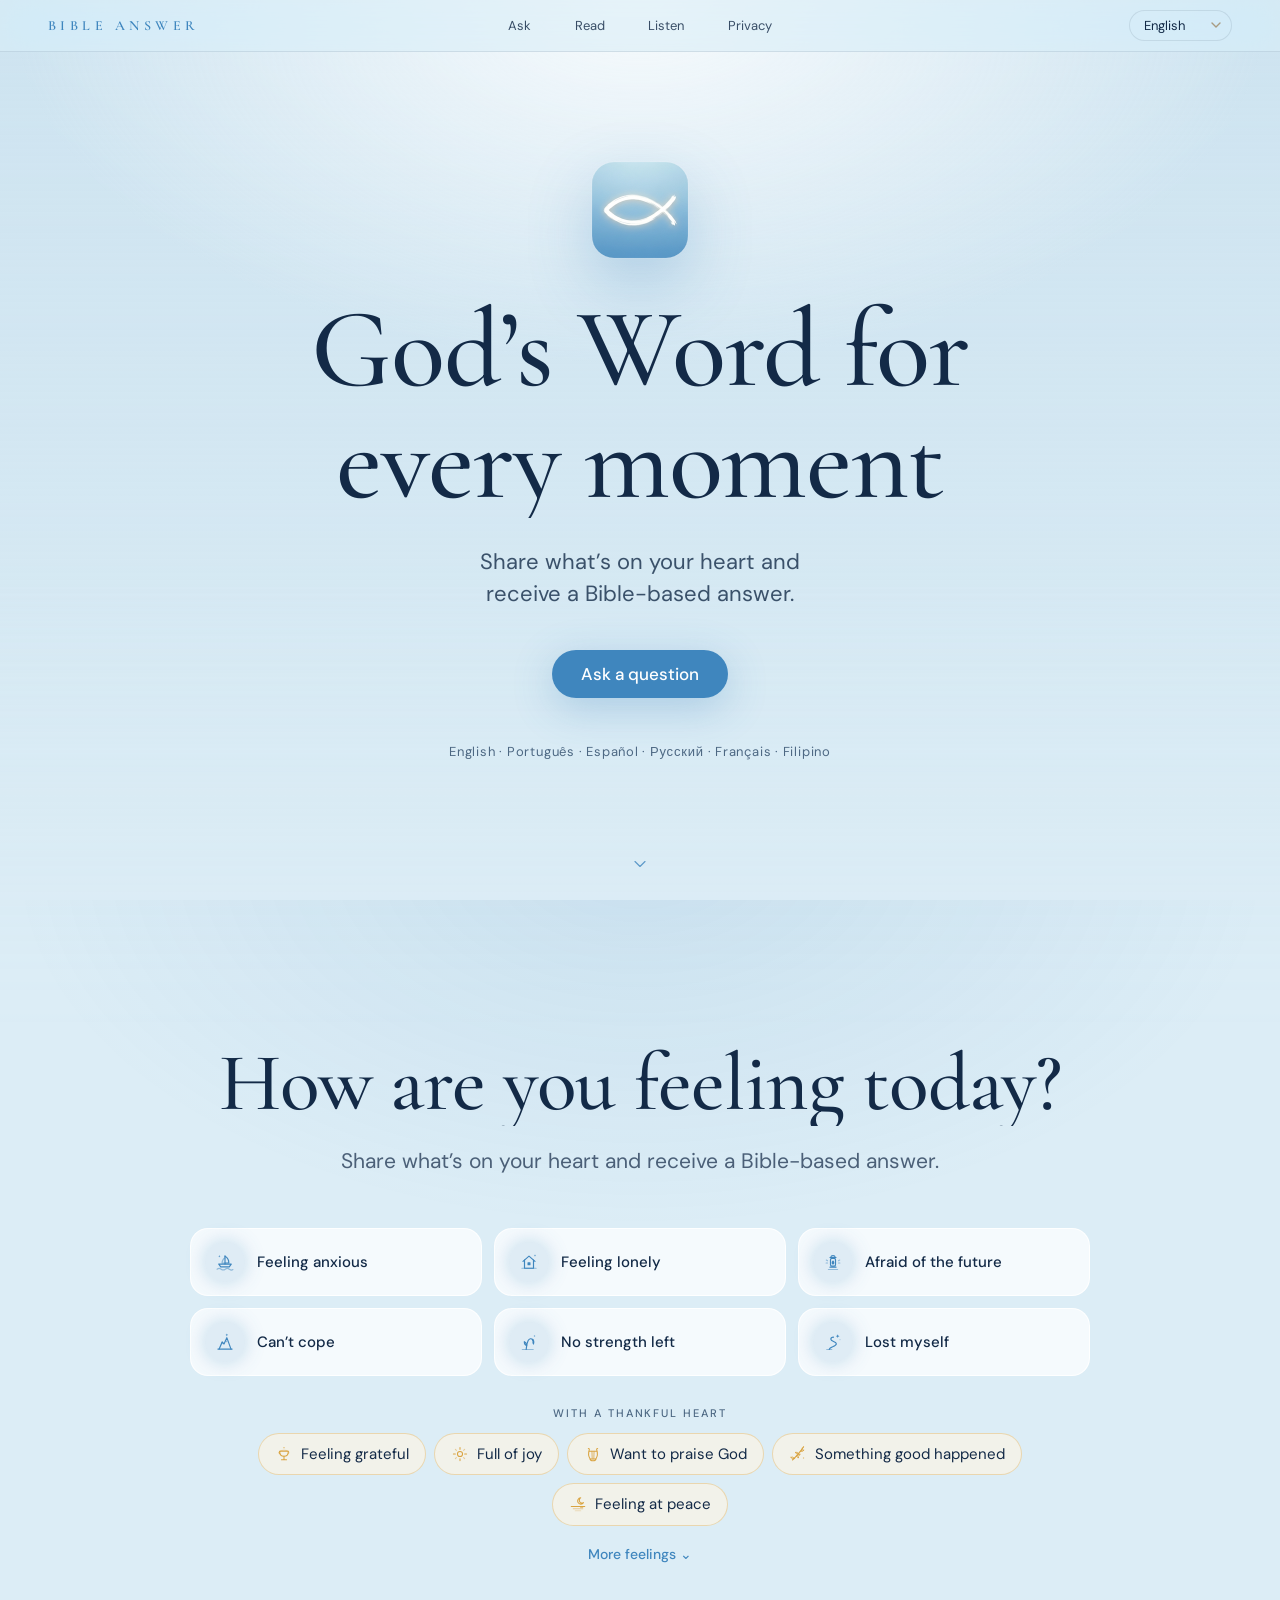
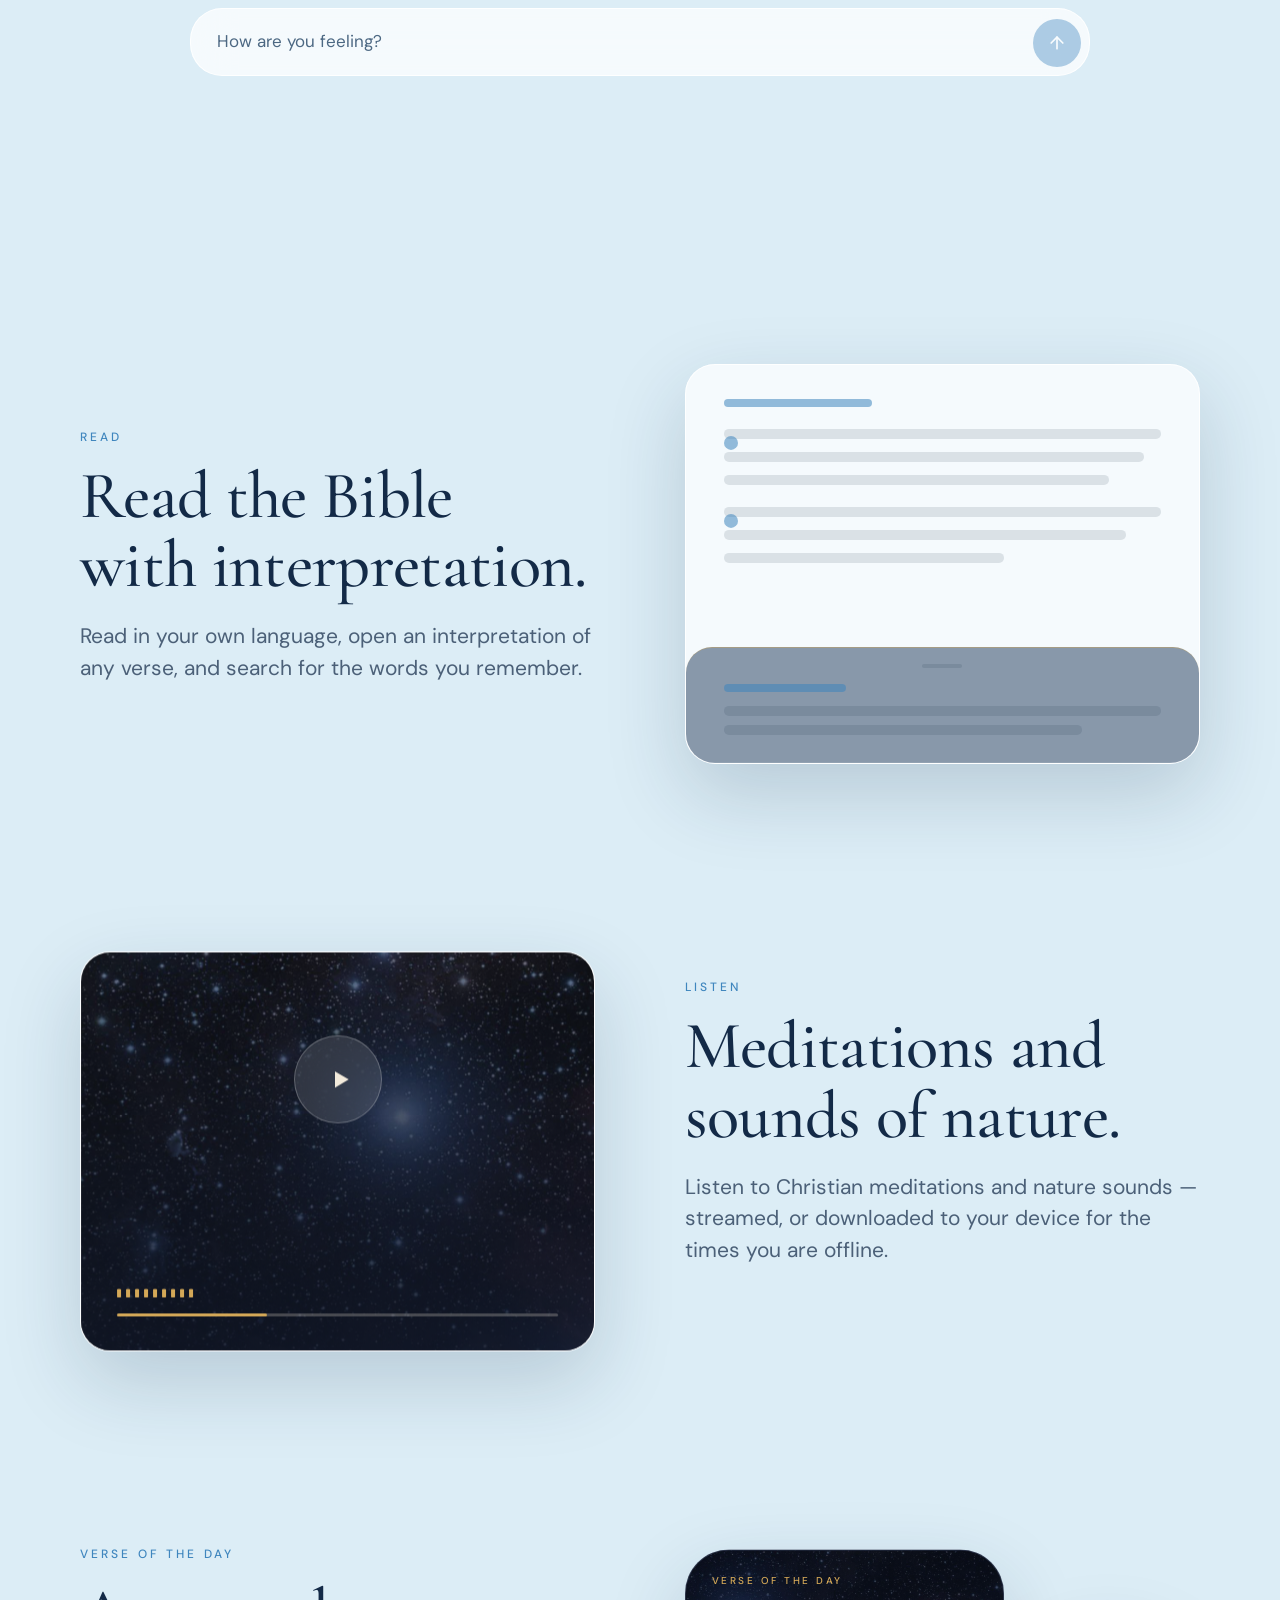
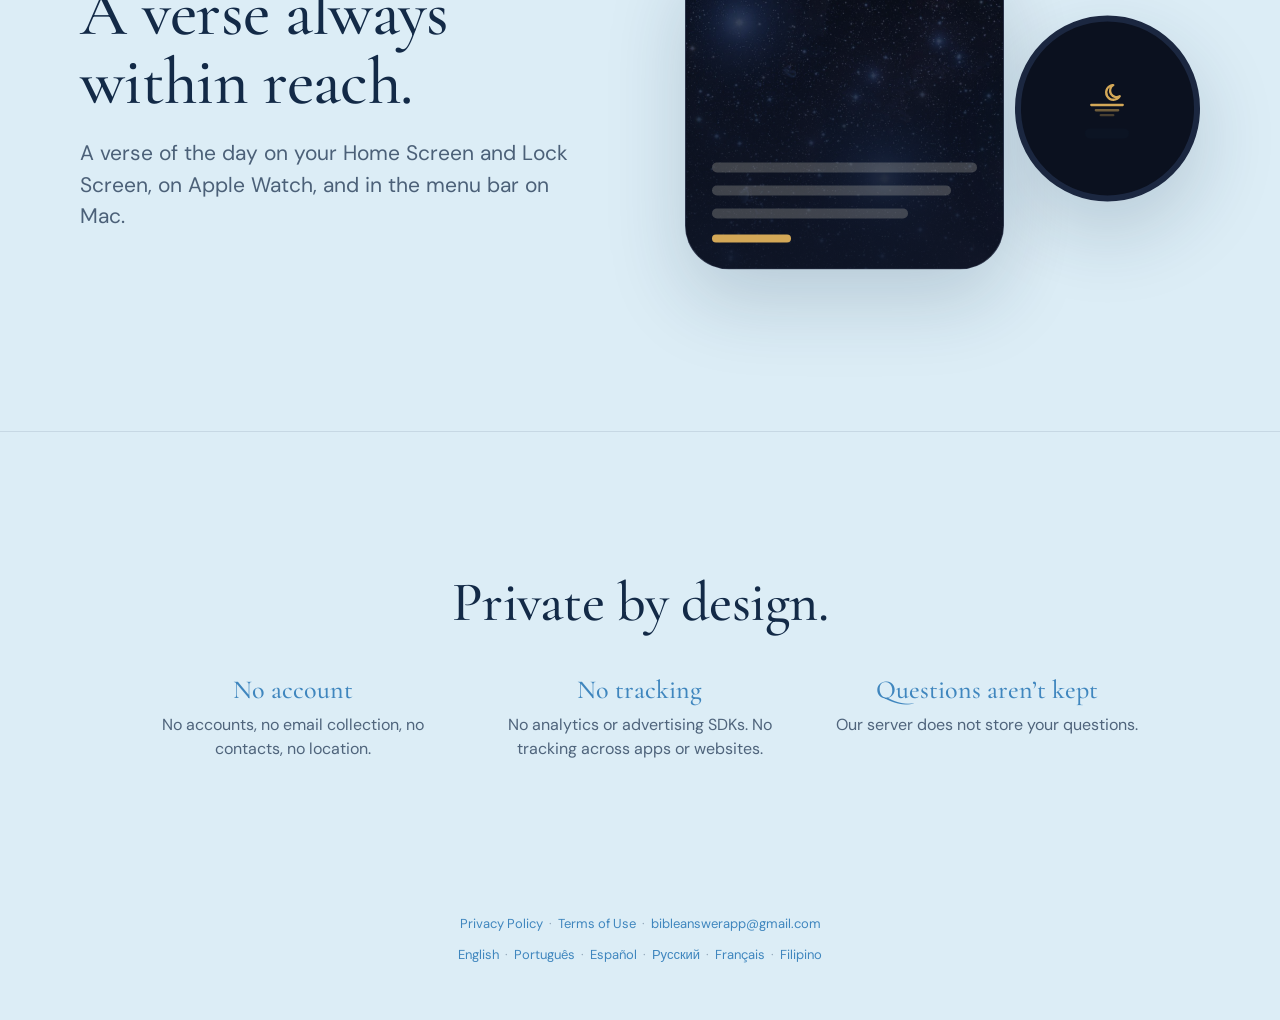
==== bible-answer/index.html @ 763fd4a3 "Add the Bible Answer website: ask a question, read the answer, six languages A landing page in the l" ====
<!doctype html>
<html lang="en">
<head>
<meta charset="utf-8">
<meta name="viewport" content="width=device-width,initial-scale=1,viewport-fit=cover">
<meta name="color-scheme" content="dark light">
<meta name="theme-color" content="#0F1628">
<meta http-equiv="Content-Security-Policy" content="default-src 'none'; script-src 'self'; style-src 'self' 'unsafe-inline'; img-src 'self' data:; font-src 'self'; connect-src 'self' https://bible-answer-server-production.up.railway.app http://localhost:* http://127.0.0.1:*; base-uri 'none'">
<title>Bible Answer — God’s Word for every moment</title>
<meta name="description" content="Share what’s on your heart and receive a Bible-based answer.">
<meta property="og:title" content="Bible Answer — God’s Word for every moment">
<meta property="og:description" content="Share what’s on your heart and receive a Bible-based answer.">
<meta property="og:type" content="website">
<meta property="og:image" content="https://artypeace.github.io/bible-answer/assets/icon.png">
<link rel="icon" href="assets/icon.png">
<link rel="apple-touch-icon" href="assets/icon.png">
<link rel="preload" href="fonts/cormorant-garamond.woff2" as="font" type="font/woff2" crossorigin>
<link rel="stylesheet" href="site.css">
</head>
<body>
<div class="sky" aria-hidden="true"><div class="sky__img"></div><div class="stars" id="stars"></div><div class="sky__veil"></div></div>

<header class="nav">
  <div class="nav__in">
    <a class="mark" href="#top">Bible Answer</a>
    <nav class="nav__links" aria-label="Bible Answer">
      <a href="#ask" data-i18n="navAsk">Ask</a>
      <a href="#read" data-i18n="navRead">Read</a>
      <a href="#listen" data-i18n="navListen">Listen</a>
      <a href="#private" data-i18n="navPrivacy">Privacy</a>
    </nav>
    <div class="nav__tools">
      <label class="sr" for="lang" data-i18n="langs">Language</label>
      <select class="lang" id="lang"></select>
      <a class="btn btn--gold" id="storeNav" href="#" hidden style="min-height:0;padding:6px 16px;font-size:13px" data-i18n="store">Download on the App Store</a>
    </div>
  </div>
</header>

<main id="top">
  <section class="hero" aria-labelledby="h-hero">
    <div class="hero__in" id="heroIn">
      <img class="hero__icon rise" style="--i:0" src="assets/icon.png" width="96" height="96" alt="Bible Answer">
      <h1 id="h-hero" class="rise" style="--i:1" data-i18n="tagline">God’s Word for every moment</h1>
      <p class="hero__sub rise" style="--i:2" data-i18n="subtitle">Share what’s on your heart and receive a Bible-based answer.</p>
      <div class="hero__cta rise" style="--i:3">
        <a class="btn btn--gold" id="store" href="#" hidden data-i18n="store">Download on the App Store</a>
        <a class="link" id="askLink" href="#ask" data-i18n="askLink">Ask a question</a>
      </div>
      <p class="hero__langs rise" style="--i:4" id="heroLangs"></p>
    </div>
    <svg class="hero__hint ico" viewBox="0 0 24 24" aria-hidden="true"><path d="M6 9l6 6 6-6"/></svg>
  </section>

  <section class="section ask" id="ask" aria-labelledby="h-ask">
    <div class="wrap">
      <h2 id="h-ask" class="reveal" data-i18n="prompt">How are you feeling today?</h2>
      <p class="lede reveal" style="--d:.1s" data-i18n="subtitle">Share what’s on your heart and receive a Bible-based answer.</p>

      <div id="compose">
        <div class="feelings reveal" style="--d:.15s" id="feelings"></div>
        <div class="good reveal" style="--d:.2s" id="goodDays"></div>
        <div class="pills reveal" style="--d:.25s" id="pills"></div>
        <button class="more reveal" style="--d:.3s" id="more" type="button" aria-expanded="false" aria-controls="rest"></button>
        <div class="rest" id="rest" hidden><div class="pills" id="restPills"></div></div>

        <form class="composer reveal" style="--d:.35s" id="form" autocomplete="off">
          <label class="sr" for="q" id="qLabel">How are you feeling?</label>
          <textarea id="q" rows="1" maxlength="600" enterkeyhint="send" placeholder="How are you feeling?"></textarea>
          <button class="send" id="send" type="submit" aria-label="Send" disabled>
            <svg class="ico" viewBox="0 0 24 24" aria-hidden="true"><path d="M12 19V5"/><path d="M5 12l7-7 7 7"/></svg>
          </button>
        </form>
      </div>

      <div class="loader" id="loader" role="status" hidden>
        <svg viewBox="0 0 24 24" aria-hidden="true"><path d="M12 1.5 Q12 12 22.5 12 Q12 12 12 22.5 Q12 12 1.5 12 Q12 12 12 1.5 Z"/></svg>
        <span id="loaderText">Finding a passage…</span>
      </div>
      <p class="notice" id="notice" role="alert" hidden></p>

      <section class="answer" id="answer" tabindex="-1" hidden></section>
    </div>
  </section>

  <section class="section" id="read" aria-labelledby="h-read">
    <div class="wrap">
      <div class="feature">
        <div class="feature__text reveal">
          <div class="eyebrow" data-i18n="navRead">Read</div>
          <h2 id="h-read" data-i18n="readH">Read the Bible with interpretation.</h2>
          <p data-i18n="readP">Read in your own language, open an interpretation of any verse, and search for the words you remember.</p>
        </div>
        <div class="reveal" style="--d:.15s">
          <div class="card reader" data-parallax aria-hidden="true">
            <span class="skl skl--head"></span>
            <span class="skl"><b></b></span><span class="skl" style="width:96%"></span><span class="skl" style="width:88%"></span>
            <span class="skl" style="margin-top:22px"><b></b></span><span class="skl" style="width:92%"></span><span class="skl" style="width:64%"></span>
            <div class="sheet">
              <span class="skl skl--head" style="width:28%;margin-bottom:14px"></span>
              <span class="skl" style="margin-top:9px"></span><span class="skl" style="width:82%;margin-top:9px"></span>
            </div>
          </div>
        </div>
      </div>

      <div class="feature feature--flip" id="listen">
        <div class="feature__text reveal">
          <div class="eyebrow" data-i18n="navListen">Listen</div>
          <h2 data-i18n="listenH">Meditations and sounds of nature.</h2>
          <p data-i18n="listenP">Listen to Christian meditations and nature sounds — streamed, or downloaded to your device for the times you are offline.</p>
        </div>
        <div class="reveal" style="--d:.15s">
          <div class="card player" data-parallax aria-hidden="true">
            <div class="player__img"></div><div class="player__veil"></div>
            <div class="play"><svg viewBox="0 0 24 24"><path d="M8 5.5v13l11-6.5z"/></svg></div>
            <div class="eq"><i></i><i></i><i></i><i></i><i></i><i></i><i></i><i></i><i></i></div>
            <div class="bar"><i></i></div>
          </div>
        </div>
      </div>

      <div class="feature">
        <div class="feature__text reveal">
          <div class="eyebrow" data-i18n="dayE">Verse of the day</div>
          <h2 data-i18n="dayH">A verse always within reach.</h2>
          <p data-i18n="dayP">A verse of the day on your Home Screen and Lock Screen, on Apple Watch, and in the menu bar on Mac.</p>
        </div>
        <div class="reveal" style="--d:.15s">
          <div class="devices" data-parallax aria-hidden="true">
            <div class="widget">
              <div class="label" data-i18n="dayE">Verse of the day</div>
              <div>
                <span class="skl"></span><span class="skl" style="width:90%"></span><span class="skl" style="width:74%"></span>
                <span class="skl skl--head" style="width:30%;margin:16px 0 0;background:#D4A857"></span>
              </div>
            </div>
            <div class="watch">
              <svg class="ico" viewBox="0 0 24 24"><path d="M15.6 3.8a4.2 4.2 0 1 0 3.7 6.4 3.4 3.4 0 1 1-3.7-6.4z"/><path d="M3 15.2h18"/><path d="M5.6 18.2h12.8" opacity="0.5"/><path d="M8.4 21h7.2" opacity="0.3"/></svg>
              <span class="skl" style="width:44px;margin:0"></span>
            </div>
          </div>
        </div>
      </div>
    </div>
  </section>

  <section class="section privacy" id="private" aria-labelledby="h-priv">
    <div class="wrap">
      <h2 id="h-priv" class="reveal" data-i18n="privH">Private by design.</h2>
      <div class="trio">
        <div class="reveal"><h3 data-i18n="priv1T">No account</h3><p data-i18n="priv1P">No accounts, no email collection, no contacts, no location.</p></div>
        <div class="reveal" style="--d:.12s"><h3 data-i18n="priv2T">No tracking</h3><p data-i18n="priv2P">No analytics or advertising SDKs. No tracking across apps or websites.</p></div>
        <div class="reveal" style="--d:.24s"><h3 data-i18n="priv3T">Questions aren’t kept</h3><p data-i18n="priv3P">Our server does not store your questions.</p></div>
      </div>
    </div>
  </section>
</main>

<footer class="foot">
  <p><a id="fPrivacy" href="privacy" data-i18n="privacy">Privacy Policy</a><span class="dot">·</span><a id="fTerms" href="terms" data-i18n="terms">Terms of Use</a><span class="dot">·</span><a href="mailto:bibleanswerapp@gmail.com">bibleanswerapp@gmail.com</a></p>
  <p id="fLangs"></p>
</footer>

<dialog class="consent" id="consent" aria-labelledby="consentText">
  <form method="dialog">
    <p id="consentText"></p>
    <div class="consent__row">
      <button class="btn btn--gold" id="consentOk" type="button">Continue</button>
      <button class="plain" id="consentBack" type="button">Back</button>
    </div>
  </form>
</dialog>

<script src="i18n.js"></script>
<script src="app.js"></script>
</body>
</html>
---- bible-answer/site.css ----
/* Bible Answer — the website. Same look as the app: navy sky, gold, Cormorant Garamond and DM Sans.
   Colours are ManuscriptColors from the app (AppTheme.swift), dark and light. */

@font-face{font-family:"Cormorant Garamond";src:url(fonts/cormorant-garamond.woff2) format("woff2");font-weight:300 700;font-style:normal;font-display:swap}
@font-face{font-family:"Cormorant Garamond";src:url(fonts/cormorant-garamond-italic.woff2) format("woff2");font-weight:300 700;font-style:italic;font-display:swap}
@font-face{font-family:"DM Sans";src:url(fonts/dm-sans.woff2) format("woff2");font-weight:100 1000;font-style:normal;font-display:swap}

:root{
  color-scheme:dark;
  --bg:#0F1628;--text:#F2EADB;--muted:#A89B82;
  --gold:#D4A857;--ornament:#D4A857;--on-gold:#0F1628;
  --chip:rgba(27,42,72,.78);--chip-stroke:rgba(255,255,255,.09);
  --gold-hair:rgba(212,168,87,.55);--gold-soft:rgba(212,168,87,.14);
  --glass:rgba(15,22,40,.55);--glass-line:rgba(255,255,255,.08);
  --verse-ink:linear-gradient(180deg,#FFFDF8 0%,#F2EADB 55%,#D8CBAE 100%);
  --halo:rgba(0,0,0,.55);--shadow:0 40px 100px rgba(0,0,0,.45);
  --sky-o:.9;--skl:rgba(242,234,219,.14);--skl-strong:rgba(212,168,87,.55);
  --serif:"Cormorant Garamond",Georgia,"Times New Roman",serif;
  --sans:"DM Sans",-apple-system,BlinkMacSystemFont,"Segoe UI",Roboto,"Helvetica Neue",Arial,sans-serif;
  --ease:cubic-bezier(.2,.7,.2,1);
  --pad:clamp(16px,4vw,48px);
}
@media (prefers-color-scheme:light){
  :root{
    color-scheme:light;
    --bg:#DCEDF6;--text:#132A47;--muted:#4D6883;
    --gold:#3F86BE;--ornament:#D9A441;--on-gold:#fff;
    --chip:rgba(255,255,255,.72);--chip-stroke:rgba(255,255,255,.9);
    --gold-hair:rgba(63,134,190,.5);--gold-soft:rgba(63,134,190,.12);
    --glass:rgba(220,237,246,.62);--glass-line:rgba(19,42,71,.10);
    --verse-ink:linear-gradient(180deg,#132A47,#132A47);
    --halo:transparent;--shadow:0 30px 80px rgba(19,42,71,.18);
    --sky-o:0;--skl:rgba(19,42,71,.12);--skl-strong:rgba(63,134,190,.55);
  }
}

*{box-sizing:border-box}
html{scroll-behavior:smooth;-webkit-text-size-adjust:100%;background:var(--bg)}
body{margin:0;color:var(--text);font:400 17px/1.47 var(--sans);-webkit-font-smoothing:antialiased;-moz-osx-font-smoothing:grayscale;overflow-x:hidden}
img,svg{display:block;max-width:100%}
a{color:var(--gold);text-decoration:none}
a:hover{text-decoration:underline;text-underline-offset:3px}
button,input,textarea,select{font:inherit;color:inherit}
button{cursor:pointer}
[hidden]{display:none!important}
:focus-visible{outline:2px solid var(--gold);outline-offset:3px;border-radius:6px}
.sr{position:absolute;width:1px;height:1px;overflow:hidden;clip:rect(0 0 0 0);white-space:nowrap}

/* ---------- sky ---------- */
.sky{position:absolute;left:0;top:0;width:100%;height:118vh;z-index:-1;pointer-events:none;overflow:hidden;
  transform:translate3d(0,calc(var(--scroll,0)*.28px),0);will-change:transform;
  -webkit-mask-image:linear-gradient(#000 55%,transparent);mask-image:linear-gradient(#000 55%,transparent)}
.sky__img{position:absolute;inset:0;background:url(assets/sky-dark.jpg) center 18%/cover no-repeat;opacity:var(--sky-o)}
.sky__veil{position:absolute;inset:0;background:linear-gradient(180deg,rgba(15,22,40,.55) 0%,rgba(15,22,40,.08) 34%,rgba(15,22,40,.7) 76%,var(--bg) 100%)}
@media (prefers-color-scheme:light){
  .sky__veil{background:radial-gradient(900px 520px at 50% 0,rgba(255,255,255,.85),rgba(220,237,246,0) 70%),linear-gradient(180deg,rgba(196,221,236,.6),rgba(220,237,246,0))}
}
.stars i{position:absolute;display:block;border-radius:50%;background:#FFF3D6;opacity:.7;animation:twinkle var(--t,4s) ease-in-out var(--dl,0s) infinite}
@media (prefers-color-scheme:light){.stars{display:none}}
@keyframes twinkle{0%,100%{opacity:.15;transform:scale(.8)}50%{opacity:.95;transform:scale(1.15)}}

/* ---------- navigation ---------- */
.nav{position:fixed;left:0;right:0;top:0;z-index:20;height:52px;background:var(--glass);
  -webkit-backdrop-filter:saturate(180%) blur(20px);backdrop-filter:saturate(180%) blur(20px);border-bottom:1px solid var(--glass-line)}
.nav__in{height:100%;max-width:1280px;margin:0 auto;padding:0 var(--pad);display:grid;grid-template-columns:1fr auto 1fr;align-items:center;gap:16px}
.mark{font:600 14px/1 var(--serif);letter-spacing:.32em;text-transform:uppercase;color:var(--gold);white-space:nowrap}
.mark:hover{text-decoration:none}
.nav__links{display:flex;gap:clamp(20px,3.4vw,44px);font-size:13px}
.nav__links a{color:color-mix(in srgb,var(--text) 82%,transparent);transition:color .25s}
.nav__links a:hover{color:var(--gold);text-decoration:none}
.nav__tools{display:flex;align-items:center;justify-content:flex-end;gap:14px}
.lang{appearance:none;-webkit-appearance:none;background:transparent;border:1px solid var(--glass-line);border-radius:980px;padding:5px 26px 5px 14px;font-size:13px;color:var(--text);cursor:pointer;
  background-image:url("data:image/svg+xml,%3Csvg xmlns='http://www.w3.org/2000/svg' width='10' height='6' viewBox='0 0 10 6' fill='none' stroke='%23A89B82' stroke-width='1.4' stroke-linecap='round' stroke-linejoin='round'%3E%3Cpath d='M1 1l4 4 4-4'/%3E%3C/svg%3E");
  background-repeat:no-repeat;background-position:right 10px center}
.lang option{color:#132A47;background:#fff}
@supports not ((backdrop-filter:blur(1px)) or (-webkit-backdrop-filter:blur(1px))){.nav{background:var(--bg)}}
@media (max-width:760px){.nav__links{display:none}.nav__in{grid-template-columns:1fr auto}}

/* ---------- buttons ---------- */
.btn{display:inline-flex;align-items:center;justify-content:center;gap:8px;min-height:48px;padding:13px 28px;border-radius:980px;border:1px solid transparent;font-size:17px;font-weight:500;line-height:1.2;
  transition:transform .35s var(--ease),box-shadow .35s var(--ease),background .25s,border-color .25s}
.btn:hover{text-decoration:none;transform:translateY(-2px)}
.btn:active{transform:scale(.97)}
.btn--gold{background:var(--gold);color:var(--on-gold);box-shadow:0 10px 40px color-mix(in srgb,var(--gold) 30%,transparent)}
.btn--gold:hover{box-shadow:0 16px 52px color-mix(in srgb,var(--gold) 42%,transparent)}
.btn--ghost{background:var(--chip);border-color:color-mix(in srgb,var(--ornament) 40%,transparent);color:var(--text)}
.btn--ghost:hover{border-color:var(--ornament)}
.link{font-size:17px}
.link::after{content:" ›"}

/* ---------- reveal on scroll ---------- */
.reveal{opacity:0;transform:translate3d(0,28px,0);filter:blur(6px);
  transition:opacity 1s var(--ease) var(--d,0s),transform 1.1s var(--ease) var(--d,0s),filter 1s var(--ease) var(--d,0s)}
.reveal.in{opacity:1;transform:none;filter:none}
.rise{animation:rise 1.2s var(--ease) both;animation-delay:calc(var(--i,0)*130ms + 120ms)}
@keyframes rise{from{opacity:0;transform:translate3d(0,30px,0);filter:blur(8px)}to{opacity:1;transform:none;filter:none}}

/* ---------- hero ---------- */
.hero{position:relative;min-height:100vh;min-height:100svh;display:flex;align-items:center;justify-content:center;text-align:center;padding:96px var(--pad) 72px}
.hero__in{display:flex;flex-direction:column;align-items:center;max-width:1100px;
  transform:translate3d(0,calc(var(--hp,0)*56px),0) scale(calc(1 - var(--hp,0)*.05));opacity:calc(1 - var(--hp,0)*1.15);will-change:transform,opacity}
.hero__icon{width:96px;height:96px;border-radius:22px;box-shadow:0 24px 64px color-mix(in srgb,var(--gold) 30%,transparent),0 0 0 1px rgba(255,255,255,.12);margin-bottom:36px;animation:float 7s ease-in-out infinite}
@keyframes float{0%,100%{transform:translateY(0)}50%{transform:translateY(-6px)}}
h1{margin:0;font:500 clamp(50px,9.2vw,112px)/1 var(--serif);letter-spacing:-.012em;text-wrap:balance;
  background:var(--verse-ink);-webkit-background-clip:text;background-clip:text;color:transparent;-webkit-text-fill-color:transparent}
.hero__sub{text-wrap:balance;margin:28px 0 0;max-width:620px;font-size:clamp(18px,2.1vw,22px);line-height:1.45;color:color-mix(in srgb,var(--text) 80%,transparent)}
.hero__cta{display:flex;flex-wrap:wrap;align-items:center;justify-content:center;gap:20px 28px;margin-top:40px}
.hero__langs{margin:44px 0 0;font-size:13px;letter-spacing:.06em;color:var(--muted)}
.hero__hint{position:absolute;left:50%;bottom:26px;translate:-50% 0;color:var(--gold);opacity:.8;animation:nudge 2.4s ease-in-out infinite}
@keyframes nudge{0%,100%{transform:translateY(0);opacity:.5}50%{transform:translateY(7px);opacity:.95}}

/* ---------- sections ---------- */
.section{position:relative;padding:clamp(72px,11vw,150px) var(--pad)}
.wrap{max-width:1120px;margin:0 auto}
.eyebrow{font:500 12px/1 var(--sans);letter-spacing:.26em;text-transform:uppercase;color:var(--gold)}
h2{margin:0;font:500 clamp(38px,6.4vw,84px)/1.04 var(--serif);letter-spacing:-.01em;text-wrap:balance}
.lede{text-wrap:balance;margin:20px auto 0;max-width:640px;font-size:clamp(17px,1.9vw,21px);line-height:1.45;color:color-mix(in srgb,var(--text) 72%,transparent)}

/* ---------- ask ---------- */
.ask{text-align:center;background:radial-gradient(900px 520px at 50% -4%,color-mix(in srgb,var(--gold) 11%,transparent),transparent 70%)}
.ask h2{background:var(--verse-ink);-webkit-background-clip:text;background-clip:text;color:transparent;-webkit-text-fill-color:transparent}
.feelings{max-width:900px;margin:52px auto 0;display:grid;grid-template-columns:repeat(3,minmax(0,1fr));gap:12px}
@media (max-width:720px){.feelings{grid-template-columns:repeat(2,minmax(0,1fr));gap:10px}}
.chip-lg{display:flex;align-items:center;gap:12px;min-height:68px;padding:12px 14px;text-align:left;font-size:15px;font-weight:500;line-height:1.25;background:var(--chip);border:1px solid var(--chip-stroke);border-radius:18px;
  transition:transform .35s var(--ease),border-color .3s,box-shadow .3s}
.chip-lg:hover{transform:translateY(-3px);border-color:color-mix(in srgb,var(--ornament) 70%,transparent);box-shadow:0 14px 40px color-mix(in srgb,var(--gold) 16%,transparent)}
.chip-lg:active,.pill:active{transform:scale(.96)}
.disc{display:flex;align-items:center;justify-content:center;flex:none;width:40px;height:40px;border-radius:50%;background:var(--gold-soft);box-shadow:0 0 20px color-mix(in srgb,var(--gold) 30%,transparent);color:var(--gold)}
.ico{width:20px;height:20px;fill:none;stroke:currentColor;stroke-width:1.4;stroke-linecap:round;stroke-linejoin:round}
.good{margin-top:32px;font:500 11px/1 var(--sans);letter-spacing:.18em;text-transform:uppercase;color:var(--muted)}
.pills{display:flex;flex-wrap:wrap;justify-content:center;gap:8px;margin:14px auto 0;max-width:900px}
.pill{display:inline-flex;align-items:center;gap:8px;padding:9px 16px;font-size:15px;background:var(--chip);border:1px solid var(--chip-stroke);border-radius:980px;transition:transform .3s var(--ease),border-color .3s}
.pill:hover{transform:translateY(-2px);border-color:color-mix(in srgb,var(--ornament) 60%,transparent)}
.pill .ico{width:18px;height:18px;color:var(--muted)}
.pill--warm{background:color-mix(in srgb,var(--ornament) 10%,var(--chip));border-color:color-mix(in srgb,var(--ornament) 35%,transparent)}
.pill--warm .ico{color:var(--ornament)}
.more{margin-top:8px;background:none;border:0;padding:10px 14px;font-size:14px;font-weight:500;color:var(--gold)}
.more::after{content:" ⌄"}
.more[aria-expanded=true]::after{content:" ⌃"}
.rest{margin-top:6px}

.composer{display:flex;align-items:flex-end;gap:12px;max-width:900px;margin:34px auto 0;padding:8px 8px 8px 26px;background:var(--chip);border:1px solid var(--chip-stroke);border-radius:32px;
  -webkit-backdrop-filter:blur(20px);backdrop-filter:blur(20px);text-align:left;transition:border-color .3s,box-shadow .3s}
.composer:focus-within{border-color:color-mix(in srgb,var(--ornament) 55%,transparent);box-shadow:0 0 0 4px color-mix(in srgb,var(--gold) 12%,transparent)}
.composer textarea{flex:1;min-width:0;max-height:180px;resize:none;border:0;outline:0;background:transparent;padding:13px 0;font-size:17px;line-height:1.4}
.composer textarea::placeholder{color:var(--muted)}
.send{display:flex;align-items:center;justify-content:center;flex:none;width:48px;height:48px;border:0;border-radius:50%;background:var(--gold);color:var(--on-gold);transition:transform .3s var(--ease),opacity .2s}
.send:hover{transform:scale(1.06)}
.send:disabled{opacity:.4;cursor:default;transform:none}
.send .ico{width:20px;height:20px;stroke-width:2}
.notice{max-width:700px;margin:22px auto 0;padding:14px 20px;border-radius:18px;background:var(--chip);border:1px solid color-mix(in srgb,var(--ornament) 35%,transparent);font-size:15px;line-height:1.5}

.loader{display:flex;flex-direction:column;align-items:center;gap:18px;margin:60px auto 0;color:var(--muted);font-size:15px}
.loader svg{width:44px;height:44px;fill:var(--gold);animation:pulse 1.8s ease-in-out infinite}
@keyframes pulse{0%,100%{transform:scale(.8) rotate(0);opacity:.55}50%{transform:scale(1.15) rotate(45deg);opacity:1}}

/* ---------- the answer ---------- */
.answer{max-width:1180px;margin:0 auto;text-align:left;outline:0}
.answer__back{background:none;border:0;padding:8px 0;font-size:14px;color:var(--gold)}
.answer__back::before{content:"‹ "}
.spread{display:grid;grid-template-columns:1fr;gap:56px;margin-top:20px}
@media (min-width:1000px){
  .spread{grid-template-columns:minmax(0,.46fr) 1px minmax(0,.54fr);gap:0 64px;margin-top:8px}
  .verse-page{position:sticky;top:110px;align-self:start;min-height:calc(100vh - 220px);justify-content:center}
  .spread .gutter{display:block}
}
.gutter{display:none;background:linear-gradient(180deg,transparent,color-mix(in srgb,var(--ornament) 40%,transparent),transparent)}
.verse-page{display:flex;flex-direction:column;align-items:center;text-align:center}
.q{padding:11px 20px;border-radius:18px;background:var(--chip);border:1px solid var(--chip-stroke);font-size:15px;color:color-mix(in srgb,var(--text) 85%,transparent);max-width:100%;overflow-wrap:anywhere}
.ref{margin:44px 0 0;font:500 15px/1.2 var(--serif);letter-spacing:.26em;text-transform:uppercase;color:var(--gold)}
.hair{width:140px;height:1px;border:0;margin:22px 0;background:linear-gradient(90deg,transparent,var(--gold-hair),transparent)}
.verse{margin:0;font:400 clamp(28px,3.4vw,42px)/1.3 var(--serif);
  background:var(--verse-ink);-webkit-background-clip:text;background-clip:text;color:transparent;-webkit-text-fill-color:transparent;filter:drop-shadow(0 0 22px rgba(255,243,214,.16))}
.credit{margin-top:6px;font-size:12px;letter-spacing:.18em;text-transform:uppercase;color:var(--muted)}
.reading{padding-top:6px}
.head{display:flex;align-items:center;gap:12px}
.label{margin:0;font:500 11px/1 var(--sans);letter-spacing:.25em;text-transform:uppercase;color:var(--muted)}
.head i{flex:1;height:1px;background:linear-gradient(90deg,var(--gold-hair),transparent)}
.body{margin:16px 0 0;font:400 clamp(21px,2.1vw,24px)/1.5 var(--serif);text-shadow:0 0 16px var(--halo);overflow-wrap:anywhere}
.body--quiet{font-size:clamp(19px,1.9vw,21px);color:color-mix(in srgb,var(--text) 80%,transparent)}
.block{margin-top:46px}
.block:first-child{margin-top:0}
.prayer{display:flex;flex-direction:column;align-items:center;gap:14px;margin-top:46px}
.prayer .head i{flex:none;width:34px}
.prayer .head i:first-child{background:linear-gradient(90deg,transparent,var(--gold-hair))}
.prayer p{margin:0;padding:0 10px;text-align:center;font:italic 400 clamp(23px,2.4vw,26px)/1.45 var(--serif);text-shadow:0 0 16px var(--halo);overflow-wrap:anywhere}
.diamond{display:flex;align-items:center;gap:8px;width:200px;margin:44px auto 0}
.diamond i{flex:1;height:1px;background:var(--gold-hair)}
.diamond b{width:6px;height:6px;background:var(--ornament);transform:rotate(45deg);animation:glint 3.4s ease-in-out infinite}
@keyframes glint{0%,100%{box-shadow:0 0 0 rgba(212,168,87,0)}50%{box-shadow:0 0 14px var(--ornament)}}
.again{display:flex;justify-content:center;margin-top:30px}
.fine{margin:24px auto 0;max-width:520px;text-align:center;font-size:12px;line-height:1.55;color:var(--muted)}
.part{animation:rise 1.1s var(--ease) both;animation-delay:calc(var(--i,0)*150ms)}

/* ---------- features ---------- */
.feature{display:grid;grid-template-columns:1fr 1fr;align-items:center;gap:clamp(36px,7vw,110px)}
.feature+.feature{margin-top:clamp(90px,13vw,190px)}
.feature--flip .feature__text{order:2}
.feature h2{margin-top:18px;font-size:clamp(36px,5.2vw,68px)}
.feature p{margin:22px 0 0;font-size:clamp(17px,1.8vw,21px);line-height:1.5;color:color-mix(in srgb,var(--text) 72%,transparent)}
@media (max-width:860px){.feature{grid-template-columns:1fr}.feature--flip .feature__text{order:0}}
.card{position:relative;overflow:hidden;border-radius:30px;background:var(--chip);border:1px solid var(--chip-stroke);box-shadow:var(--shadow);
  }
[data-parallax]{transform:translate3d(0,calc(var(--py,0)*1px),0)}
section[id],main[id]{scroll-margin-top:52px}
.answer{scroll-margin-top:72px}
.reader{min-height:400px;padding:34px 38px}
.skl{display:block;height:10px;border-radius:5px;background:var(--skl);margin-top:13px}
.skl--head{width:34%;height:8px;margin:0 0 22px;background:var(--skl-strong)}
.skl b{display:inline-block;width:14px;height:14px;border-radius:50%;vertical-align:middle;margin-right:8px;background:var(--skl-strong)}
.sheet{position:absolute;left:0;right:0;bottom:0;padding:16px 38px 28px;border-radius:26px 26px 0 0;background:color-mix(in srgb,var(--bg) 55%,#22304e);border-top:1px solid color-mix(in srgb,var(--ornament) 35%,transparent)}
.sheet::before{content:"";display:block;width:40px;height:4px;margin:0 auto 16px;border-radius:2px;background:var(--skl)}
.player{min-height:400px;display:flex;flex-direction:column;justify-content:flex-end;padding:34px 36px}
.player__img{position:absolute;inset:0;background:url(assets/sky-dark.jpg) center 62%/cover;opacity:.95}
@media (prefers-color-scheme:light){.player__img{filter:saturate(.9)}}
.player__veil{position:absolute;inset:0;background:linear-gradient(180deg,rgba(15,22,40,.1),rgba(15,22,40,.78))}
.play{position:absolute;left:50%;top:32%;translate:-50% -50%;width:88px;height:88px;display:flex;align-items:center;justify-content:center;border-radius:50%;
  border:1px solid rgba(255,255,255,.24);background:rgba(255,255,255,.12);-webkit-backdrop-filter:blur(20px);backdrop-filter:blur(20px);color:#F2EADB}
.play svg{width:30px;height:30px;fill:currentColor;margin-left:4px}
.eq{position:relative;display:flex;align-items:flex-end;gap:5px;height:34px}
.eq i{display:block;width:4px;height:100%;border-radius:2px;background:#D4A857;transform-origin:bottom;transform:scaleY(.25)}
.in .eq i,.eq.in i{animation:eq 1.4s ease-in-out infinite;animation-delay:calc(var(--k)*-.23s)}
@keyframes eq{0%,100%{transform:scaleY(.2)}50%{transform:scaleY(1)}}
.bar{position:relative;height:3px;margin-top:16px;border-radius:2px;background:rgba(242,234,219,.25)}
.bar i{display:block;height:100%;width:34%;border-radius:2px;background:#D4A857}
.devices{position:relative;height:400px}
.widget{position:absolute;left:0;top:30px;width:min(330px,62%);aspect-ratio:1;padding:26px;border-radius:44px;background:#131C33;border:1px solid rgba(255,255,255,.1);overflow:hidden;box-shadow:var(--shadow);color:#F2EADB;display:flex;flex-direction:column;justify-content:space-between}
.widget::before{content:"";position:absolute;inset:0;background:url(assets/sky-dark.jpg) center 30%/cover;opacity:.7}
.widget::after{content:"";position:absolute;inset:0;background:linear-gradient(180deg,rgba(15,22,40,.2),rgba(15,22,40,.86))}
.widget>*{position:relative;z-index:1}
.widget .label{color:#D4A857;font-size:10px}
.widget .skl{background:rgba(242,234,219,.22)}
.watch{position:absolute;right:0;top:96px;width:min(188px,36%);aspect-ratio:1;border-radius:50%;background:#0B111F;border:6px solid #1B2740;box-shadow:var(--shadow);display:flex;flex-direction:column;align-items:center;justify-content:center;gap:8px;color:#D4A857}
.watch .ico{width:42px;height:42px;stroke-width:1.3}
.watch .label{color:#A89B82;font-size:10px}
@media (max-width:860px){.reader,.player{min-height:340px}.devices{height:360px}}

.privacy{text-align:center;border-top:1px solid var(--glass-line)}
.privacy h2{font-size:clamp(34px,4.6vw,56px)}
.trio{display:grid;grid-template-columns:repeat(3,minmax(0,1fr));gap:40px;max-width:1000px;margin:44px auto 0}
@media (max-width:760px){.trio{grid-template-columns:1fr;gap:28px}}
.trio h3{margin:0;font:500 26px/1.15 var(--serif);color:var(--gold)}
.trio p{margin:8px 0 0;font-size:16px;line-height:1.5;color:color-mix(in srgb,var(--text) 70%,transparent)}
.foot{padding:0 var(--pad) 56px;text-align:center;font-size:13px;color:var(--muted)}
.foot p{margin:12px 0 0}
.foot .dot{opacity:.5;margin:0 6px}

/* ---------- consent sheet ---------- */
dialog.consent{width:min(480px,calc(100vw - 32px));padding:34px 32px 26px;border:1px solid var(--chip-stroke);border-radius:28px;color:var(--text);background:color-mix(in srgb,var(--bg) 82%,#1B2A48);box-shadow:var(--shadow)}
dialog.consent::backdrop{background:rgba(8,12,24,.55);-webkit-backdrop-filter:blur(10px);backdrop-filter:blur(10px)}
dialog.consent[open]{animation:pop .5s var(--ease)}
@keyframes pop{from{opacity:0;transform:translate3d(0,24px,0) scale(.97)}to{opacity:1;transform:none}}
.consent p{margin:0;font-size:16px;line-height:1.55;color:color-mix(in srgb,var(--text) 88%,transparent)}
.consent__row{display:flex;flex-direction:column;align-items:center;gap:6px;margin-top:24px}
.consent__row .btn{width:100%}
.consent__row button.plain{background:none;border:0;padding:10px;font-size:14px;color:var(--muted)}

/* ---------- motion preferences ---------- */
@media (prefers-reduced-motion:reduce){
  html{scroll-behavior:auto}
  *,*::before,*::after{animation-duration:.001ms!important;animation-iteration-count:1!important;transition-duration:.001ms!important;transition-delay:0s!important}
  .reveal{opacity:1;transform:none;filter:none}
  .sky,.hero__in,[data-parallax]{transform:none!important;opacity:1}
  .eq i{transform:scaleY(.6)}
}
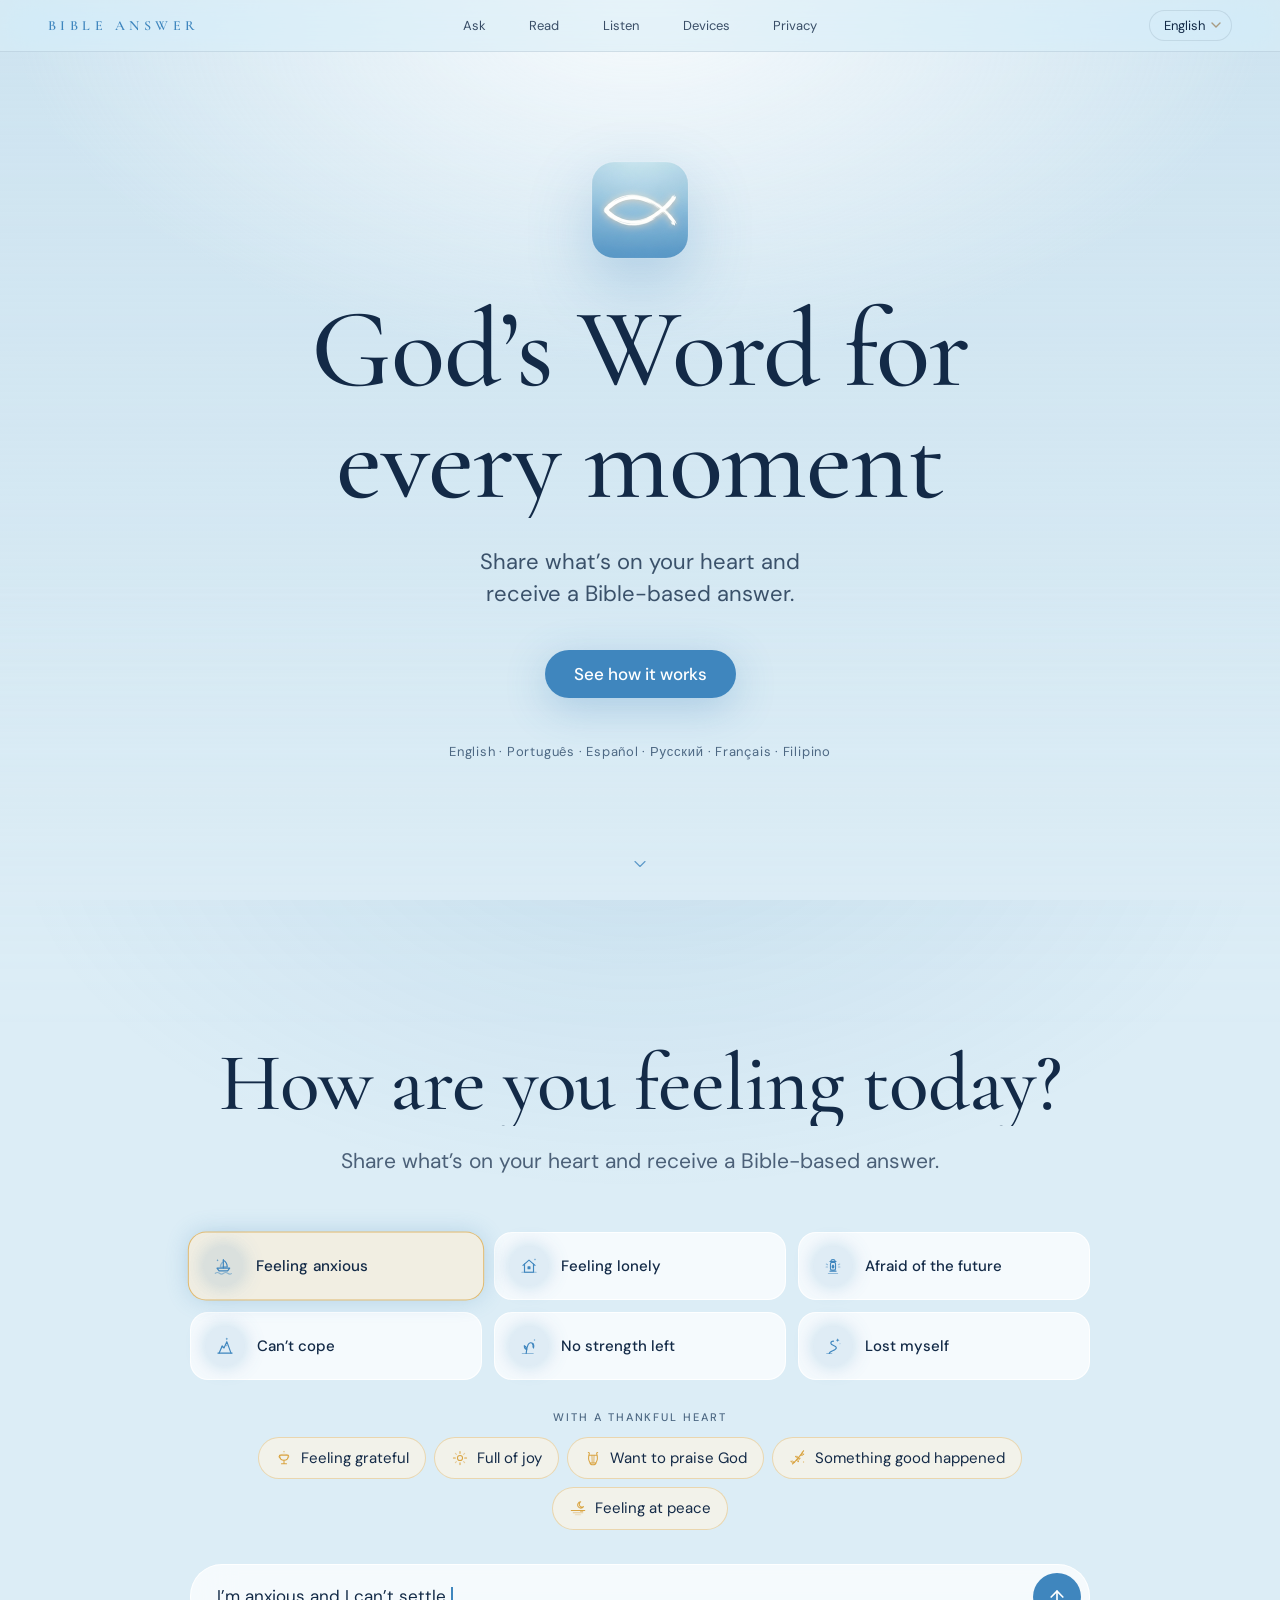
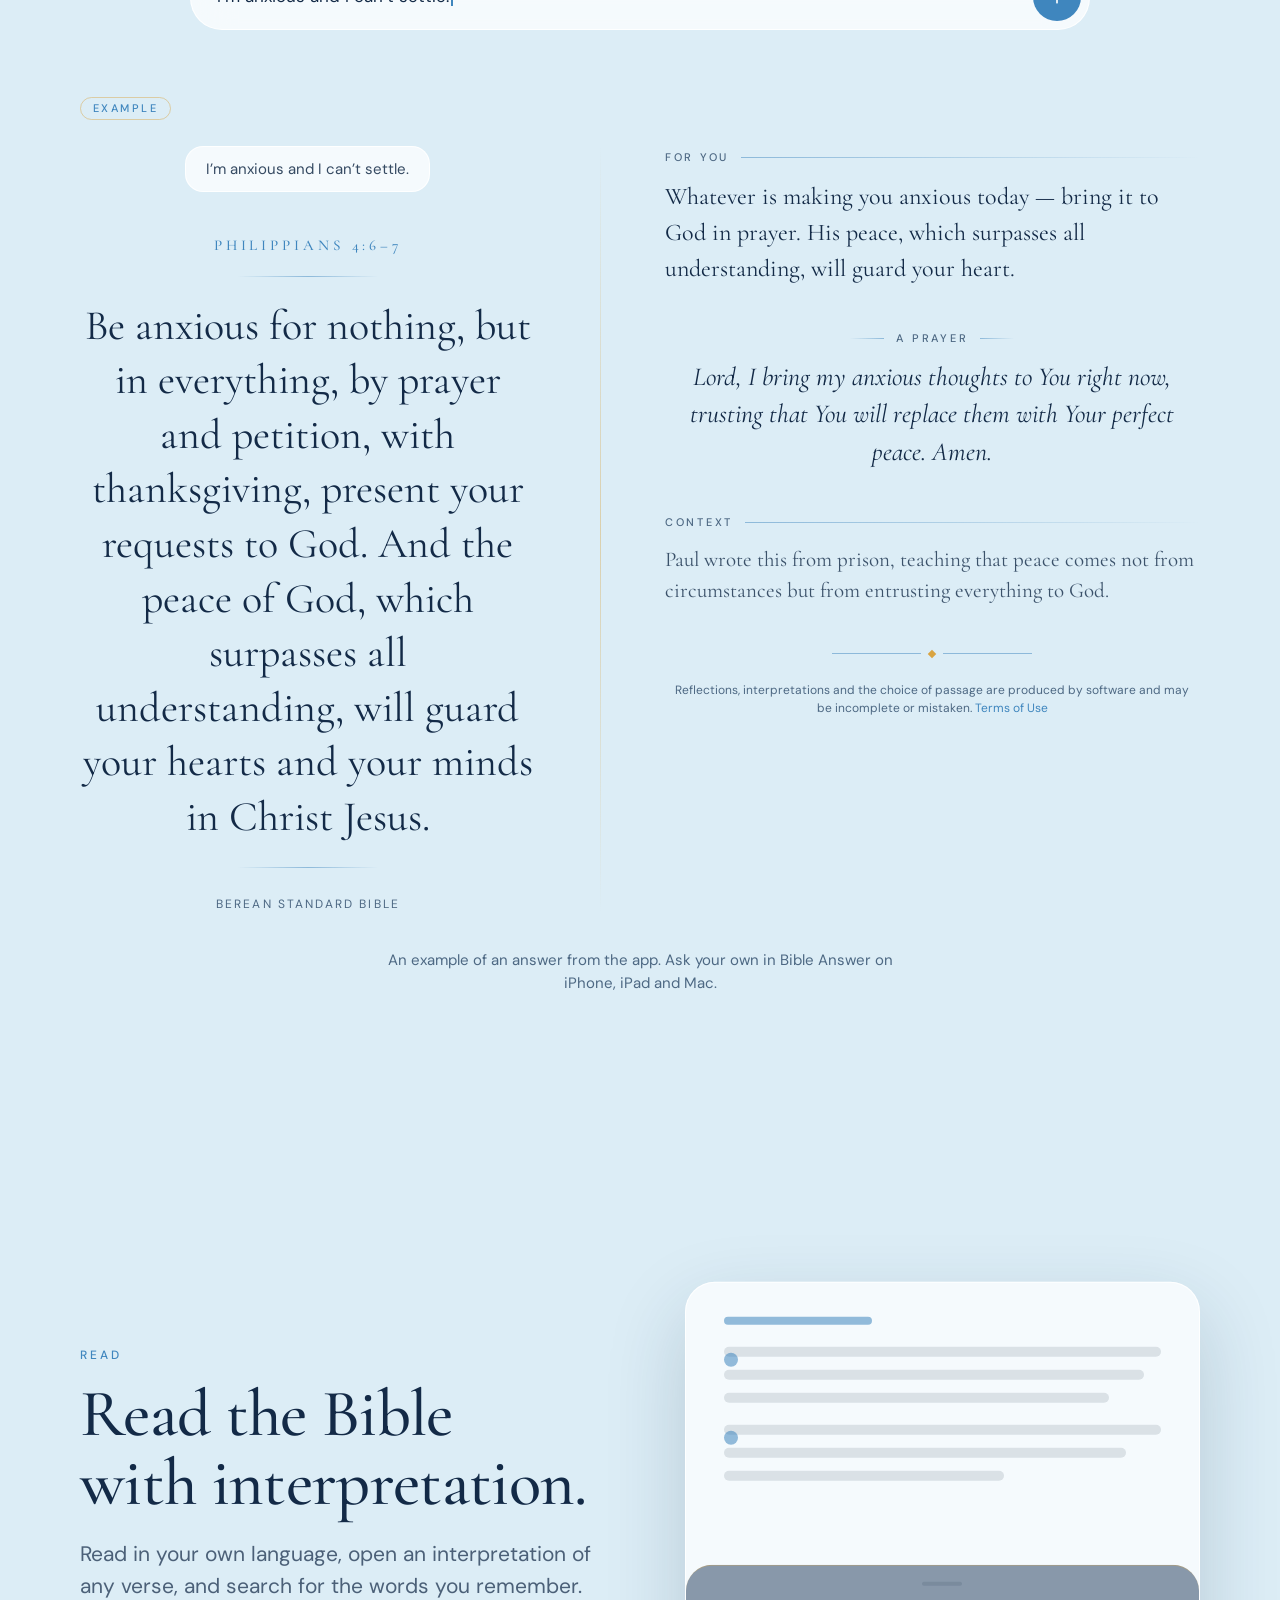
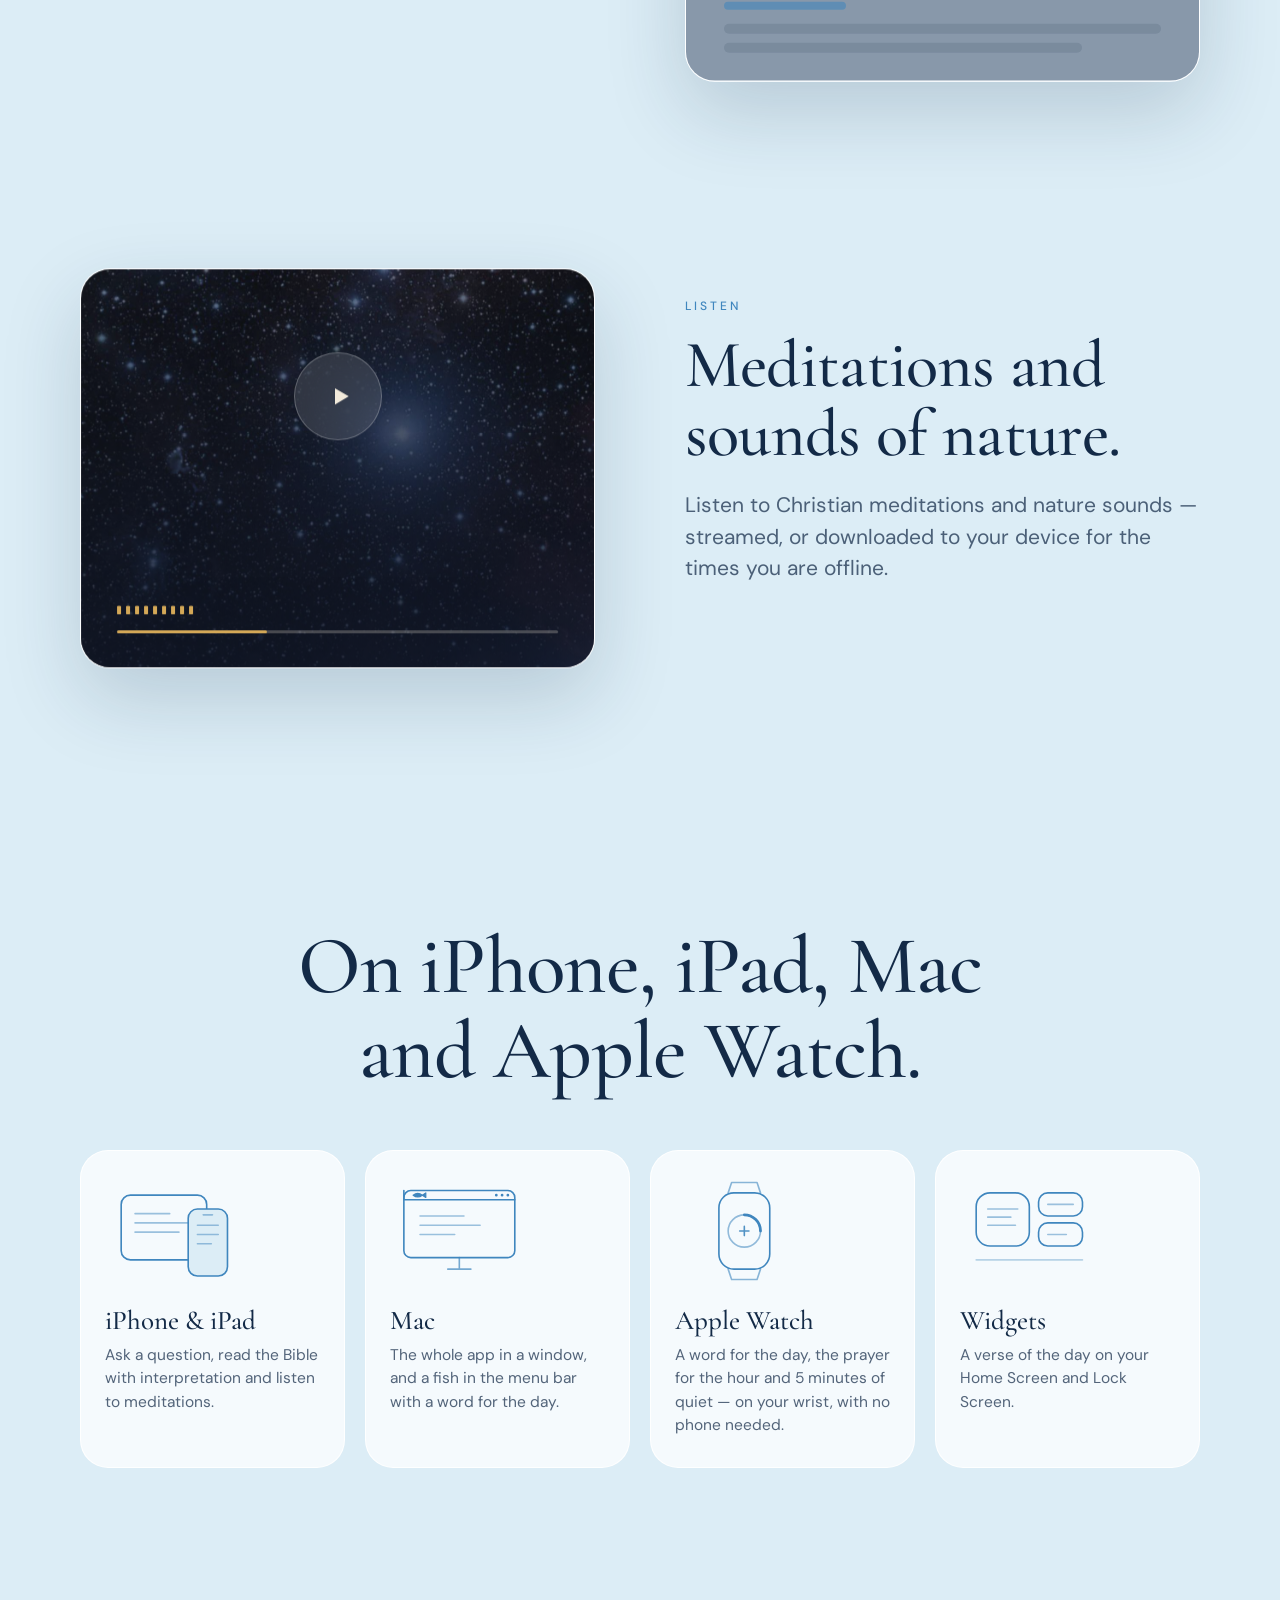
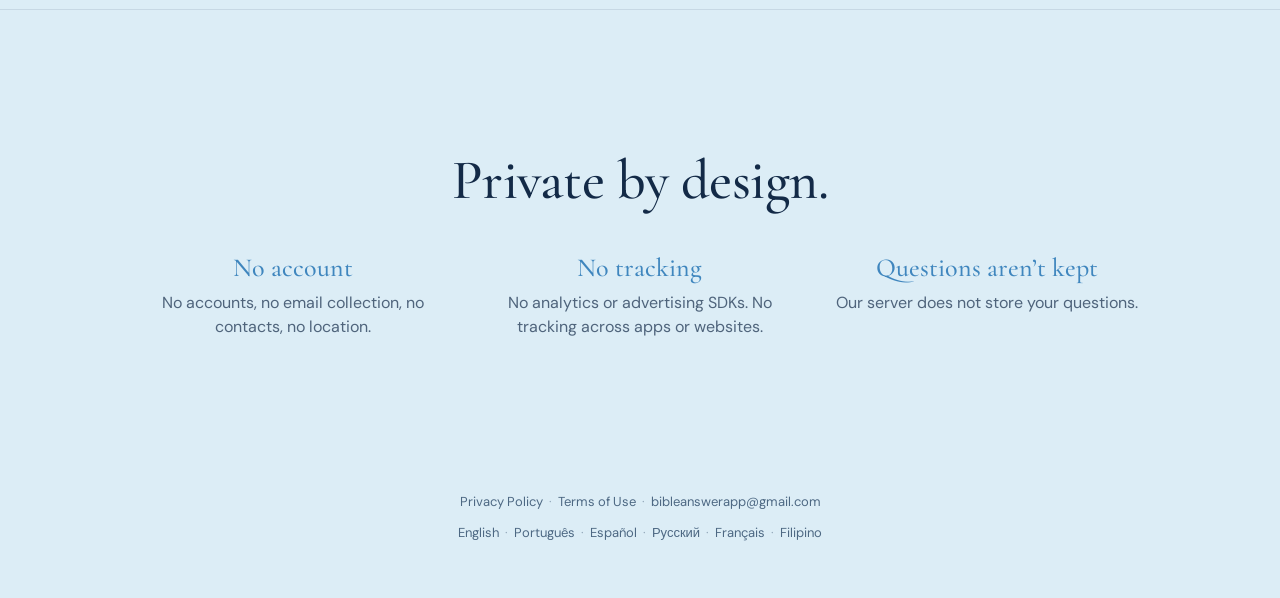
==== commit bab34051: "Show the answer feature instead of running it: static pages per language, SEO, devices The site no l" ====
--- a/bible-answer/index.html
+++ b/bible-answer/index.html
@@ -3,83 +3,155 @@
 <head>
 <meta charset="utf-8">
 <meta name="viewport" content="width=device-width,initial-scale=1,viewport-fit=cover">
+<meta http-equiv="Content-Security-Policy" content="default-src 'none'; script-src 'self' 'sha256-Du+OJKJSbdUgz5nrHeWWINvez6XKDDU/tyj/5c2uvwo='; style-src 'self' 'unsafe-inline'; img-src 'self' data:; font-src 'self'; connect-src 'none'; base-uri 'none'; form-action 'none'">
+<title>Bible Answer — Bible verses for how you feel</title>
+<meta name="description" content="Tell Bible Answer how you feel and receive a Bible verse, a short reflection and a prayer. For iPhone, iPad, Mac and Apple Watch, in six languages.">
+<meta name="robots" content="index,follow,max-image-preview:large">
+<link rel="canonical" href="https://artypeace.github.io/bible-answer/">
+<link rel="alternate" hreflang="en" href="https://artypeace.github.io/bible-answer/">
+<link rel="alternate" hreflang="pt-BR" href="https://artypeace.github.io/bible-answer/pt/">
+<link rel="alternate" hreflang="es" href="https://artypeace.github.io/bible-answer/es/">
+<link rel="alternate" hreflang="ru" href="https://artypeace.github.io/bible-answer/ru/">
+<link rel="alternate" hreflang="fr" href="https://artypeace.github.io/bible-answer/fr/">
+<link rel="alternate" hreflang="fil" href="https://artypeace.github.io/bible-answer/fil/">
+<link rel="alternate" hreflang="x-default" href="https://artypeace.github.io/bible-answer/">
 <meta name="color-scheme" content="dark light">
 <meta name="theme-color" content="#0F1628">
-<meta http-equiv="Content-Security-Policy" content="default-src 'none'; script-src 'self'; style-src 'self' 'unsafe-inline'; img-src 'self' data:; font-src 'self'; connect-src 'self' https://bible-answer-server-production.up.railway.app http://localhost:* http://127.0.0.1:*; base-uri 'none'">
-<title>Bible Answer — God’s Word for every moment</title>
-<meta name="description" content="Share what’s on your heart and receive a Bible-based answer.">
-<meta property="og:title" content="Bible Answer — God’s Word for every moment">
-<meta property="og:description" content="Share what’s on your heart and receive a Bible-based answer.">
 <meta property="og:type" content="website">
-<meta property="og:image" content="https://artypeace.github.io/bible-answer/assets/icon.png">
-<link rel="icon" href="assets/icon.png">
-<link rel="apple-touch-icon" href="assets/icon.png">
+<meta property="og:site_name" content="Bible Answer">
+<meta property="og:title" content="Bible Answer — Bible verses for how you feel">
+<meta property="og:description" content="Tell Bible Answer how you feel and receive a Bible verse, a short reflection and a prayer. For iPhone, iPad, Mac and Apple Watch, in six languages.">
+<meta property="og:url" content="https://artypeace.github.io/bible-answer/">
+<meta property="og:image" content="https://artypeace.github.io/bible-answer/assets/og.jpg">
+<meta property="og:image:width" content="1200">
+<meta property="og:image:height" content="630">
+<meta property="og:image:alt" content="Bible Answer">
+<meta property="og:locale" content="en_US">
+<meta property="og:locale:alternate" content="pt_BR">
+<meta property="og:locale:alternate" content="es_ES">
+<meta property="og:locale:alternate" content="ru_RU">
+<meta property="og:locale:alternate" content="fr_FR">
+<meta property="og:locale:alternate" content="fil_PH">
+<meta name="twitter:card" content="summary_large_image">
+<meta name="twitter:title" content="Bible Answer — Bible verses for how you feel">
+<meta name="twitter:description" content="Tell Bible Answer how you feel and receive a Bible verse, a short reflection and a prayer. For iPhone, iPad, Mac and Apple Watch, in six languages.">
+<meta name="twitter:image" content="https://artypeace.github.io/bible-answer/assets/og.jpg">
+<link rel="icon" type="image/png" sizes="32x32" href="assets/favicon-32.png">
+<link rel="apple-touch-icon" href="assets/apple-touch-icon.png">
 <link rel="preload" href="fonts/cormorant-garamond.woff2" as="font" type="font/woff2" crossorigin>
 <link rel="stylesheet" href="site.css">
+<script>document.documentElement.classList.add('js')</script>
+<script type="application/ld+json">
+{
+ "@context": "https://schema.org",
+ "@graph": [
+  {
+   "@type": "WebSite",
+   "@id": "https://artypeace.github.io/bible-answer/#site",
+   "name": "Bible Answer",
+   "url": "https://artypeace.github.io/bible-answer/",
+   "inLanguage": [
+    "en",
+    "pt-BR",
+    "es",
+    "ru",
+    "fr",
+    "fil"
+   ]
+  },
+  {
+   "@type": "MobileApplication",
+   "@id": "https://artypeace.github.io/bible-answer/#app",
+   "name": "Bible Answer",
+   "description": "Tell Bible Answer how you feel and receive a Bible verse, a short reflection and a prayer. For iPhone, iPad, Mac and Apple Watch, in six languages.",
+   "applicationCategory": "LifestyleApplication",
+   "operatingSystem": "iOS, iPadOS, macOS, watchOS",
+   "inLanguage": [
+    "en",
+    "pt-BR",
+    "es",
+    "ru",
+    "fr",
+    "fil"
+   ],
+   "url": "https://artypeace.github.io/bible-answer/",
+   "image": "https://artypeace.github.io/bible-answer/assets/og.jpg"
+  }
+ ]
+}
+</script>
 </head>
 <body>
+<a class="skip" href="#main">Skip to content</a>
 <div class="sky" aria-hidden="true"><div class="sky__img"></div><div class="stars" id="stars"></div><div class="sky__veil"></div></div>
 
 <header class="nav">
   <div class="nav__in">
-    <a class="mark" href="#top">Bible Answer</a>
+    <a class="mark" href="./">Bible Answer</a>
     <nav class="nav__links" aria-label="Bible Answer">
-      <a href="#ask" data-i18n="navAsk">Ask</a>
-      <a href="#read" data-i18n="navRead">Read</a>
-      <a href="#listen" data-i18n="navListen">Listen</a>
-      <a href="#private" data-i18n="navPrivacy">Privacy</a>
+      <a href="#ask">Ask</a>
+      <a href="#read">Read</a>
+      <a href="#listen">Listen</a>
+      <a href="#devices">Devices</a>
+      <a href="#private">Privacy</a>
     </nav>
     <div class="nav__tools">
-      <label class="sr" for="lang" data-i18n="langs">Language</label>
-      <select class="lang" id="lang"></select>
-      <a class="btn btn--gold" id="storeNav" href="#" hidden style="min-height:0;padding:6px 16px;font-size:13px" data-i18n="store">Download on the App Store</a>
+      <details class="langmenu"><summary aria-label="Language">English</summary><ul><li><a href="./" lang="en" hreflang="en" aria-current="true">English</a></li><li><a href="pt/" lang="pt-BR" hreflang="pt-BR">Português</a></li><li><a href="es/" lang="es" hreflang="es">Español</a></li><li><a href="ru/" lang="ru" hreflang="ru">Русский</a></li><li><a href="fr/" lang="fr" hreflang="fr">Français</a></li><li><a href="fil/" lang="fil" hreflang="fil">Filipino</a></li></ul></details>
+      
     </div>
   </div>
 </header>
 
-<main id="top">
+<main id="main">
   <section class="hero" aria-labelledby="h-hero">
     <div class="hero__in" id="heroIn">
       <img class="hero__icon rise" style="--i:0" src="assets/icon.png" width="96" height="96" alt="Bible Answer">
-      <h1 id="h-hero" class="rise" style="--i:1" data-i18n="tagline">God’s Word for every moment</h1>
-      <p class="hero__sub rise" style="--i:2" data-i18n="subtitle">Share what’s on your heart and receive a Bible-based answer.</p>
+      <h1 id="h-hero" class="rise" style="--i:1">God’s Word for every moment</h1>
+      <p class="hero__sub rise" style="--i:2">Share what’s on your heart and receive a Bible-based answer.</p>
       <div class="hero__cta rise" style="--i:3">
-        <a class="btn btn--gold" id="store" href="#" hidden data-i18n="store">Download on the App Store</a>
-        <a class="link" id="askLink" href="#ask" data-i18n="askLink">Ask a question</a>
-      </div>
-      <p class="hero__langs rise" style="--i:4" id="heroLangs"></p>
+        
+        <a class="btn btn--gold" href="#ask">See how it works</a>
+      </div>
+      <p class="hero__langs rise" style="--i:4"><a href="./" lang="en" hreflang="en">English</a> · <a href="pt/" lang="pt-BR" hreflang="pt-BR">Português</a> · <a href="es/" lang="es" hreflang="es">Español</a> · <a href="ru/" lang="ru" hreflang="ru">Русский</a> · <a href="fr/" lang="fr" hreflang="fr">Français</a> · <a href="fil/" lang="fil" hreflang="fil">Filipino</a></p>
     </div>
     <svg class="hero__hint ico" viewBox="0 0 24 24" aria-hidden="true"><path d="M6 9l6 6 6-6"/></svg>
   </section>
 
   <section class="section ask" id="ask" aria-labelledby="h-ask">
     <div class="wrap">
-      <h2 id="h-ask" class="reveal" data-i18n="prompt">How are you feeling today?</h2>
-      <p class="lede reveal" style="--d:.1s" data-i18n="subtitle">Share what’s on your heart and receive a Bible-based answer.</p>
-
-      <div id="compose">
-        <div class="feelings reveal" style="--d:.15s" id="feelings"></div>
-        <div class="good reveal" style="--d:.2s" id="goodDays"></div>
-        <div class="pills reveal" style="--d:.25s" id="pills"></div>
-        <button class="more reveal" style="--d:.3s" id="more" type="button" aria-expanded="false" aria-controls="rest"></button>
-        <div class="rest" id="rest" hidden><div class="pills" id="restPills"></div></div>
-
-        <form class="composer reveal" style="--d:.35s" id="form" autocomplete="off">
-          <label class="sr" for="q" id="qLabel">How are you feeling?</label>
-          <textarea id="q" rows="1" maxlength="600" enterkeyhint="send" placeholder="How are you feeling?"></textarea>
-          <button class="send" id="send" type="submit" aria-label="Send" disabled>
-            <svg class="ico" viewBox="0 0 24 24" aria-hidden="true"><path d="M12 19V5"/><path d="M5 12l7-7 7 7"/></svg>
-          </button>
-        </form>
-      </div>
-
-      <div class="loader" id="loader" role="status" hidden>
-        <svg viewBox="0 0 24 24" aria-hidden="true"><path d="M12 1.5 Q12 12 22.5 12 Q12 12 12 22.5 Q12 12 1.5 12 Q12 12 12 1.5 Z"/></svg>
-        <span id="loaderText">Finding a passage…</span>
-      </div>
-      <p class="notice" id="notice" role="alert" hidden></p>
-
-      <section class="answer" id="answer" tabindex="-1" hidden></section>
+      <h2 id="h-ask" class="reveal">How are you feeling today?</h2>
+      <p class="lede reveal" style="--d:.1s">Share what’s on your heart and receive a Bible-based answer.</p>
+      <div class="demo reveal" style="--d:.15s" data-demo>
+        <div class="demo__ask" aria-hidden="true">
+          <div class="feelings"><div class="chip-lg first"><span class="disc"><svg class="ico" viewBox="0 0 24 24" aria-hidden="true"><use href="assets/feelings.svg#feel-anxious"></use></svg></span><span>Feeling anxious</span></div><div class="chip-lg"><span class="disc"><svg class="ico" viewBox="0 0 24 24" aria-hidden="true"><use href="assets/feelings.svg#feel-lonely"></use></svg></span><span>Feeling lonely</span></div><div class="chip-lg"><span class="disc"><svg class="ico" viewBox="0 0 24 24" aria-hidden="true"><use href="assets/feelings.svg#feel-future"></use></svg></span><span>Afraid of the future</span></div><div class="chip-lg"><span class="disc"><svg class="ico" viewBox="0 0 24 24" aria-hidden="true"><use href="assets/feelings.svg#feel-overwhelmed"></use></svg></span><span>Can’t cope</span></div><div class="chip-lg"><span class="disc"><svg class="ico" viewBox="0 0 24 24" aria-hidden="true"><use href="assets/feelings.svg#feel-exhausted"></use></svg></span><span>No strength left</span></div><div class="chip-lg"><span class="disc"><svg class="ico" viewBox="0 0 24 24" aria-hidden="true"><use href="assets/feelings.svg#feel-lost"></use></svg></span><span>Lost myself</span></div></div>
+          <div class="good">With a thankful heart</div>
+          <div class="pills"><span class="pill pill--warm"><svg class="ico" viewBox="0 0 24 24" aria-hidden="true"><use href="assets/feelings.svg#feel-gratitude"></use></svg><span>Feeling grateful</span></span><span class="pill pill--warm"><svg class="ico" viewBox="0 0 24 24" aria-hidden="true"><use href="assets/feelings.svg#feel-joy"></use></svg><span>Full of joy</span></span><span class="pill pill--warm"><svg class="ico" viewBox="0 0 24 24" aria-hidden="true"><use href="assets/feelings.svg#feel-praise"></use></svg><span>Want to praise God</span></span><span class="pill pill--warm"><svg class="ico" viewBox="0 0 24 24" aria-hidden="true"><use href="assets/feelings.svg#feel-goodnews"></use></svg><span>Something good happened</span></span><span class="pill pill--warm"><svg class="ico" viewBox="0 0 24 24" aria-hidden="true"><use href="assets/feelings.svg#feel-peace"></use></svg><span>Feeling at peace</span></span></div>
+          <div class="composer demo__composer"><span class="demo__input"><span class="typed" style="--n:31">I’m anxious and I can’t settle.</span><span class="caret"></span></span><span class="send"><svg class="ico" viewBox="0 0 24 24"><path d="M12 19V5"/><path d="M5 12l7-7 7 7"/></svg></span></div>
+        </div>
+        <article class="answer demo__answer" aria-label="Example: Philippians 4:6–7">
+        <p class="tag">Example</p>
+        <div class="spread">
+          <div class="verse-page">
+            <div class="q part" style="--i:0">I’m anxious and I can’t settle.</div>
+            <p class="ref part" style="--i:1">Philippians 4:6–7</p>
+            <hr class="hair part" style="--i:2">
+            <blockquote class="verse part" style="--i:3">Be anxious for nothing, but in everything, by prayer and petition, with thanksgiving, present your requests to God. And the peace of God, which surpasses all understanding, will guard your hearts and your minds in Christ Jesus.</blockquote>
+            <hr class="hair part" style="--i:4">
+            <div class="credit part" style="--i:5">Berean Standard Bible</div>
+          </div>
+          <div class="gutter"></div>
+          <div class="reading">
+            <div class="block part" style="--i:6"><div class="head"><h3 class="label">For You</h3><i></i></div><p class="body">Whatever is making you anxious today — bring it to God in prayer. His peace, which surpasses all understanding, will guard your heart.</p></div>
+            <div class="prayer part" style="--i:7"><div class="head"><i></i><h3 class="label">A Prayer</h3><i></i></div><p>Lord, I bring my anxious thoughts to You right now, trusting that You will replace them with Your perfect peace. Amen.</p></div>
+            <div class="block part" style="--i:8"><div class="head"><h3 class="label">Context</h3><i></i></div><p class="body body--quiet">Paul wrote this from prison, teaching that peace comes not from circumstances but from entrusting everything to God.</p></div>
+            <div class="diamond part" style="--i:9"><i></i><b></b><i></i></div>
+            <p class="fine part" style="--i:10">Reflections, interpretations and the choice of passage are produced by software and may be incomplete or mistaken. <a href="terms#en">Terms of Use</a></p>
+          </div>
+        </div>
+      </article>
+      </div>
+      <p class="demo__note reveal">An example of an answer from the app. Ask your own in Bible Answer on iPhone, iPad and Mac.</p>
+      
     </div>
   </section>
 
@@ -87,28 +159,25 @@
     <div class="wrap">
       <div class="feature">
         <div class="feature__text reveal">
-          <div class="eyebrow" data-i18n="navRead">Read</div>
-          <h2 id="h-read" data-i18n="readH">Read the Bible with interpretation.</h2>
-          <p data-i18n="readP">Read in your own language, open an interpretation of any verse, and search for the words you remember.</p>
+          <div class="eyebrow">Read</div>
+          <h2 id="h-read">Read the Bible with interpretation.</h2>
+          <p>Read in your own language, open an interpretation of any verse, and search for the words you remember.</p>
         </div>
         <div class="reveal" style="--d:.15s">
           <div class="card reader" data-parallax aria-hidden="true">
             <span class="skl skl--head"></span>
             <span class="skl"><b></b></span><span class="skl" style="width:96%"></span><span class="skl" style="width:88%"></span>
             <span class="skl" style="margin-top:22px"><b></b></span><span class="skl" style="width:92%"></span><span class="skl" style="width:64%"></span>
-            <div class="sheet">
-              <span class="skl skl--head" style="width:28%;margin-bottom:14px"></span>
-              <span class="skl" style="margin-top:9px"></span><span class="skl" style="width:82%;margin-top:9px"></span>
-            </div>
+            <div class="sheet"><span class="skl skl--head" style="width:28%;margin-bottom:14px"></span><span class="skl" style="margin-top:9px"></span><span class="skl" style="width:82%;margin-top:9px"></span></div>
           </div>
         </div>
       </div>
 
       <div class="feature feature--flip" id="listen">
         <div class="feature__text reveal">
-          <div class="eyebrow" data-i18n="navListen">Listen</div>
-          <h2 data-i18n="listenH">Meditations and sounds of nature.</h2>
-          <p data-i18n="listenP">Listen to Christian meditations and nature sounds — streamed, or downloaded to your device for the times you are offline.</p>
+          <div class="eyebrow">Listen</div>
+          <h2>Meditations and sounds of nature.</h2>
+          <p>Listen to Christian meditations and nature sounds — streamed, or downloaded to your device for the times you are offline.</p>
         </div>
         <div class="reveal" style="--d:.15s">
           <div class="card player" data-parallax aria-hidden="true">
@@ -119,60 +188,32 @@
           </div>
         </div>
       </div>
-
-      <div class="feature">
-        <div class="feature__text reveal">
-          <div class="eyebrow" data-i18n="dayE">Verse of the day</div>
-          <h2 data-i18n="dayH">A verse always within reach.</h2>
-          <p data-i18n="dayP">A verse of the day on your Home Screen and Lock Screen, on Apple Watch, and in the menu bar on Mac.</p>
-        </div>
-        <div class="reveal" style="--d:.15s">
-          <div class="devices" data-parallax aria-hidden="true">
-            <div class="widget">
-              <div class="label" data-i18n="dayE">Verse of the day</div>
-              <div>
-                <span class="skl"></span><span class="skl" style="width:90%"></span><span class="skl" style="width:74%"></span>
-                <span class="skl skl--head" style="width:30%;margin:16px 0 0;background:#D4A857"></span>
-              </div>
-            </div>
-            <div class="watch">
-              <svg class="ico" viewBox="0 0 24 24"><path d="M15.6 3.8a4.2 4.2 0 1 0 3.7 6.4 3.4 3.4 0 1 1-3.7-6.4z"/><path d="M3 15.2h18"/><path d="M5.6 18.2h12.8" opacity="0.5"/><path d="M8.4 21h7.2" opacity="0.3"/></svg>
-              <span class="skl" style="width:44px;margin:0"></span>
-            </div>
-          </div>
-        </div>
-      </div>
+    </div>
+  </section>
+
+  <section class="section platforms" id="devices" aria-labelledby="h-devices">
+    <div class="wrap">
+      <h2 id="h-devices" class="reveal">On iPhone, iPad, Mac and Apple Watch.</h2>
+      <div class="device-grid"><article class="device reveal" style="--d:0s"><div class="device__art" aria-hidden="true"><svg viewBox="0 0 120 90" fill="none" stroke="currentColor" stroke-width="1.4" stroke-linecap="round" stroke-linejoin="round"><rect x="14" y="14" width="74" height="56" rx="8"/><path d="M26 30h30M26 38h46M26 46h38" opacity=".5"/><rect x="72" y="26" width="34" height="58" rx="8" fill="var(--bg)"/><path d="M80 40h18M80 48h18M80 56h12" opacity=".5"/><path d="M85 31h8" opacity=".5"/></svg></div><h3>iPhone &amp; iPad</h3><p>Ask a question, read the Bible with interpretation and listen to meditations.</p></article><article class="device reveal" style="--d:0.1s"><div class="device__art" aria-hidden="true"><svg viewBox="0 0 120 90" fill="none" stroke="currentColor" stroke-width="1.4" stroke-linecap="round" stroke-linejoin="round"><rect x="12" y="10" width="96" height="58" rx="6"/><path d="M12 18h96M12 10v8"/><path d="M92 14h.01M97 14h.01M102 14h.01" stroke-width="2.4"/><path d="M26 32h38M26 40h52M26 48h30" opacity=".5"/><path d="M50 78h20M60 68v10" opacity=".7"/><path d="M20 14q4-3 8 0q-4 3-8 0zM28 14l3-2v4z" fill="currentColor" stroke-width="1"/></svg></div><h3>Mac</h3><p>The whole app in a window, and a fish in the menu bar with a word for the day.</p></article><article class="device reveal" style="--d:0.2s"><div class="device__art" aria-hidden="true"><svg viewBox="0 0 120 90" fill="none" stroke="currentColor" stroke-width="1.4" stroke-linecap="round" stroke-linejoin="round"><rect x="38" y="12" width="44" height="66" rx="13"/><path d="M46 12l3-9h22l3 9M46 78l3 9h22l3-9" opacity=".6"/><circle cx="60" cy="45" r="14" opacity=".55"/><path d="M60 31a14 14 0 0 1 14 14" stroke-width="2.4"/><path d="M56 45h8M60 41v8" opacity=".9"/></svg></div><h3>Apple Watch</h3><p>A word for the day, the prayer for the hour and 5 minutes of quiet — on your wrist, with no phone needed.</p></article><article class="device reveal" style="--d:0.3s"><div class="device__art" aria-hidden="true"><svg viewBox="0 0 120 90" fill="none" stroke="currentColor" stroke-width="1.4" stroke-linecap="round" stroke-linejoin="round"><rect x="14" y="12" width="46" height="46" rx="12"/><path d="M24 26h26M24 33h20M24 40h24" opacity=".5"/><rect x="68" y="12" width="38" height="20" rx="8"/><path d="M76 22h22" opacity=".5"/><rect x="68" y="38" width="38" height="20" rx="8"/><path d="M76 48h16" opacity=".5"/><path d="M14 70h92" opacity=".35"/></svg></div><h3>Widgets</h3><p>A verse of the day on your Home Screen and Lock Screen.</p></article></div>
     </div>
   </section>
 
   <section class="section privacy" id="private" aria-labelledby="h-priv">
     <div class="wrap">
-      <h2 id="h-priv" class="reveal" data-i18n="privH">Private by design.</h2>
+      <h2 id="h-priv" class="reveal">Private by design.</h2>
       <div class="trio">
-        <div class="reveal"><h3 data-i18n="priv1T">No account</h3><p data-i18n="priv1P">No accounts, no email collection, no contacts, no location.</p></div>
-        <div class="reveal" style="--d:.12s"><h3 data-i18n="priv2T">No tracking</h3><p data-i18n="priv2P">No analytics or advertising SDKs. No tracking across apps or websites.</p></div>
-        <div class="reveal" style="--d:.24s"><h3 data-i18n="priv3T">Questions aren’t kept</h3><p data-i18n="priv3P">Our server does not store your questions.</p></div>
+        <div class="reveal"><h3>No account</h3><p>No accounts, no email collection, no contacts, no location.</p></div>
+        <div class="reveal" style="--d:.12s"><h3>No tracking</h3><p>No analytics or advertising SDKs. No tracking across apps or websites.</p></div>
+        <div class="reveal" style="--d:.24s"><h3>Questions aren’t kept</h3><p>Our server does not store your questions.</p></div>
       </div>
     </div>
   </section>
 </main>
 
 <footer class="foot">
-  <p><a id="fPrivacy" href="privacy" data-i18n="privacy">Privacy Policy</a><span class="dot">·</span><a id="fTerms" href="terms" data-i18n="terms">Terms of Use</a><span class="dot">·</span><a href="mailto:bibleanswerapp@gmail.com">bibleanswerapp@gmail.com</a></p>
-  <p id="fLangs"></p>
+  <p><a href="privacy#en">Privacy Policy</a><span class="dot">·</span><a href="terms#en">Terms of Use</a><span class="dot">·</span><a href="mailto:bibleanswerapp@gmail.com">bibleanswerapp@gmail.com</a></p>
+  <p><a href="./" lang="en" hreflang="en">English</a><span class="dot">·</span><a href="pt/" lang="pt-BR" hreflang="pt-BR">Português</a><span class="dot">·</span><a href="es/" lang="es" hreflang="es">Español</a><span class="dot">·</span><a href="ru/" lang="ru" hreflang="ru">Русский</a><span class="dot">·</span><a href="fr/" lang="fr" hreflang="fr">Français</a><span class="dot">·</span><a href="fil/" lang="fil" hreflang="fil">Filipino</a></p>
 </footer>
-
-<dialog class="consent" id="consent" aria-labelledby="consentText">
-  <form method="dialog">
-    <p id="consentText"></p>
-    <div class="consent__row">
-      <button class="btn btn--gold" id="consentOk" type="button">Continue</button>
-      <button class="plain" id="consentBack" type="button">Back</button>
-    </div>
-  </form>
-</dialog>
-
-<script src="i18n.js"></script>
-<script src="app.js"></script>
+<script src="app.js" defer></script>
 </body>
 </html>
--- a/bible-answer/site.css
+++ b/bible-answer/site.css
@@ -69,10 +69,6 @@
 .nav__links a{color:color-mix(in srgb,var(--text) 82%,transparent);transition:color .25s}
 .nav__links a:hover{color:var(--gold);text-decoration:none}
 .nav__tools{display:flex;align-items:center;justify-content:flex-end;gap:14px}
-.lang{appearance:none;-webkit-appearance:none;background:transparent;border:1px solid var(--glass-line);border-radius:980px;padding:5px 26px 5px 14px;font-size:13px;color:var(--text);cursor:pointer;
-  background-image:url("data:image/svg+xml,%3Csvg xmlns='http://www.w3.org/2000/svg' width='10' height='6' viewBox='0 0 10 6' fill='none' stroke='%23A89B82' stroke-width='1.4' stroke-linecap='round' stroke-linejoin='round'%3E%3Cpath d='M1 1l4 4 4-4'/%3E%3C/svg%3E");
-  background-repeat:no-repeat;background-position:right 10px center}
-.lang option{color:#132A47;background:#fff}
 @supports not ((backdrop-filter:blur(1px)) or (-webkit-backdrop-filter:blur(1px))){.nav{background:var(--bg)}}
 @media (max-width:760px){.nav__links{display:none}.nav__in{grid-template-columns:1fr auto}}
 
@@ -89,9 +85,9 @@
 .link::after{content:" ›"}
 
 /* ---------- reveal on scroll ---------- */
-.reveal{opacity:0;transform:translate3d(0,28px,0);filter:blur(6px);
+html.js .reveal{opacity:0;transform:translate3d(0,28px,0);filter:blur(6px);
   transition:opacity 1s var(--ease) var(--d,0s),transform 1.1s var(--ease) var(--d,0s),filter 1s var(--ease) var(--d,0s)}
-.reveal.in{opacity:1;transform:none;filter:none}
+html.js .reveal.in{opacity:1;transform:none;filter:none}
 .rise{animation:rise 1.2s var(--ease) both;animation-delay:calc(var(--i,0)*130ms + 120ms)}
 @keyframes rise{from{opacity:0;transform:translate3d(0,30px,0);filter:blur(8px)}to{opacity:1;transform:none;filter:none}}
 
@@ -142,22 +138,12 @@
 .composer{display:flex;align-items:flex-end;gap:12px;max-width:900px;margin:34px auto 0;padding:8px 8px 8px 26px;background:var(--chip);border:1px solid var(--chip-stroke);border-radius:32px;
   -webkit-backdrop-filter:blur(20px);backdrop-filter:blur(20px);text-align:left;transition:border-color .3s,box-shadow .3s}
 .composer:focus-within{border-color:color-mix(in srgb,var(--ornament) 55%,transparent);box-shadow:0 0 0 4px color-mix(in srgb,var(--gold) 12%,transparent)}
-.composer textarea{flex:1;min-width:0;max-height:180px;resize:none;border:0;outline:0;background:transparent;padding:13px 0;font-size:17px;line-height:1.4}
-.composer textarea::placeholder{color:var(--muted)}
 .send{display:flex;align-items:center;justify-content:center;flex:none;width:48px;height:48px;border:0;border-radius:50%;background:var(--gold);color:var(--on-gold);transition:transform .3s var(--ease),opacity .2s}
-.send:hover{transform:scale(1.06)}
-.send:disabled{opacity:.4;cursor:default;transform:none}
 .send .ico{width:20px;height:20px;stroke-width:2}
-.notice{max-width:700px;margin:22px auto 0;padding:14px 20px;border-radius:18px;background:var(--chip);border:1px solid color-mix(in srgb,var(--ornament) 35%,transparent);font-size:15px;line-height:1.5}
-
-.loader{display:flex;flex-direction:column;align-items:center;gap:18px;margin:60px auto 0;color:var(--muted);font-size:15px}
-.loader svg{width:44px;height:44px;fill:var(--gold);animation:pulse 1.8s ease-in-out infinite}
-@keyframes pulse{0%,100%{transform:scale(.8) rotate(0);opacity:.55}50%{transform:scale(1.15) rotate(45deg);opacity:1}}
+
 
 /* ---------- the answer ---------- */
 .answer{max-width:1180px;margin:0 auto;text-align:left;outline:0}
-.answer__back{background:none;border:0;padding:8px 0;font-size:14px;color:var(--gold)}
-.answer__back::before{content:"‹ "}
 .spread{display:grid;grid-template-columns:1fr;gap:56px;margin-top:20px}
 @media (min-width:1000px){
   .spread{grid-template-columns:minmax(0,.46fr) 1px minmax(0,.54fr);gap:0 64px;margin-top:8px}
@@ -188,9 +174,7 @@
 .diamond i{flex:1;height:1px;background:var(--gold-hair)}
 .diamond b{width:6px;height:6px;background:var(--ornament);transform:rotate(45deg);animation:glint 3.4s ease-in-out infinite}
 @keyframes glint{0%,100%{box-shadow:0 0 0 rgba(212,168,87,0)}50%{box-shadow:0 0 14px var(--ornament)}}
-.again{display:flex;justify-content:center;margin-top:30px}
 .fine{margin:24px auto 0;max-width:520px;text-align:center;font-size:12px;line-height:1.55;color:var(--muted)}
-.part{animation:rise 1.1s var(--ease) both;animation-delay:calc(var(--i,0)*150ms)}
 
 /* ---------- features ---------- */
 .feature{display:grid;grid-template-columns:1fr 1fr;align-items:center;gap:clamp(36px,7vw,110px)}
@@ -223,17 +207,7 @@
 @keyframes eq{0%,100%{transform:scaleY(.2)}50%{transform:scaleY(1)}}
 .bar{position:relative;height:3px;margin-top:16px;border-radius:2px;background:rgba(242,234,219,.25)}
 .bar i{display:block;height:100%;width:34%;border-radius:2px;background:#D4A857}
-.devices{position:relative;height:400px}
-.widget{position:absolute;left:0;top:30px;width:min(330px,62%);aspect-ratio:1;padding:26px;border-radius:44px;background:#131C33;border:1px solid rgba(255,255,255,.1);overflow:hidden;box-shadow:var(--shadow);color:#F2EADB;display:flex;flex-direction:column;justify-content:space-between}
-.widget::before{content:"";position:absolute;inset:0;background:url(assets/sky-dark.jpg) center 30%/cover;opacity:.7}
-.widget::after{content:"";position:absolute;inset:0;background:linear-gradient(180deg,rgba(15,22,40,.2),rgba(15,22,40,.86))}
-.widget>*{position:relative;z-index:1}
-.widget .label{color:#D4A857;font-size:10px}
-.widget .skl{background:rgba(242,234,219,.22)}
-.watch{position:absolute;right:0;top:96px;width:min(188px,36%);aspect-ratio:1;border-radius:50%;background:#0B111F;border:6px solid #1B2740;box-shadow:var(--shadow);display:flex;flex-direction:column;align-items:center;justify-content:center;gap:8px;color:#D4A857}
-.watch .ico{width:42px;height:42px;stroke-width:1.3}
-.watch .label{color:#A89B82;font-size:10px}
-@media (max-width:860px){.reader,.player{min-height:340px}.devices{height:360px}}
+@media (max-width:860px){.reader,.player{min-height:340px}}
 
 .privacy{text-align:center;border-top:1px solid var(--glass-line)}
 .privacy h2{font-size:clamp(34px,4.6vw,56px)}
@@ -245,21 +219,68 @@
 .foot p{margin:12px 0 0}
 .foot .dot{opacity:.5;margin:0 6px}
 
-/* ---------- consent sheet ---------- */
-dialog.consent{width:min(480px,calc(100vw - 32px));padding:34px 32px 26px;border:1px solid var(--chip-stroke);border-radius:28px;color:var(--text);background:color-mix(in srgb,var(--bg) 82%,#1B2A48);box-shadow:var(--shadow)}
-dialog.consent::backdrop{background:rgba(8,12,24,.55);-webkit-backdrop-filter:blur(10px);backdrop-filter:blur(10px)}
-dialog.consent[open]{animation:pop .5s var(--ease)}
-@keyframes pop{from{opacity:0;transform:translate3d(0,24px,0) scale(.97)}to{opacity:1;transform:none}}
-.consent p{margin:0;font-size:16px;line-height:1.55;color:color-mix(in srgb,var(--text) 88%,transparent)}
-.consent__row{display:flex;flex-direction:column;align-items:center;gap:6px;margin-top:24px}
-.consent__row .btn{width:100%}
-.consent__row button.plain{background:none;border:0;padding:10px;font-size:14px;color:var(--muted)}
-
 /* ---------- motion preferences ---------- */
 @media (prefers-reduced-motion:reduce){
   html{scroll-behavior:auto}
-  *,*::before,*::after{animation-duration:.001ms!important;animation-iteration-count:1!important;transition-duration:.001ms!important;transition-delay:0s!important}
-  .reveal{opacity:1;transform:none;filter:none}
+  *,*::before,*::after{animation-duration:.001ms!important;animation-delay:0s!important;animation-iteration-count:1!important;transition-duration:.001ms!important;transition-delay:0s!important}
+  html.js .reveal{opacity:1;transform:none;filter:none}
   .sky,.hero__in,[data-parallax]{transform:none!important;opacity:1}
   .eq i{transform:scaleY(.6)}
 }
+
+/* ---------- static pages: skip link, language menu ---------- */
+.skip{position:absolute;left:-9999px;top:8px;z-index:60;padding:10px 16px;border-radius:12px;background:var(--gold);color:var(--on-gold);font-weight:500}
+.skip:focus{left:12px}
+.btn--small{min-height:0;padding:6px 16px;font-size:13px}
+.langmenu{position:relative}
+.langmenu summary{list-style:none;cursor:pointer;padding:5px 26px 5px 14px;font-size:13px;border:1px solid var(--glass-line);border-radius:980px;white-space:nowrap;
+  background-image:url("data:image/svg+xml,%3Csvg xmlns='http://www.w3.org/2000/svg' width='10' height='6' viewBox='0 0 10 6' fill='none' stroke='%23A89B82' stroke-width='1.4' stroke-linecap='round' stroke-linejoin='round'%3E%3Cpath d='M1 1l4 4 4-4'/%3E%3C/svg%3E");background-repeat:no-repeat;background-position:right 10px center}
+.langmenu summary::-webkit-details-marker{display:none}
+.langmenu ul{position:absolute;right:0;top:calc(100% + 8px);min-width:170px;margin:0;padding:6px;list-style:none;border-radius:16px;background:color-mix(in srgb,var(--bg) 90%,#1B2A48);border:1px solid var(--chip-stroke);box-shadow:var(--shadow)}
+.langmenu li a{display:block;padding:8px 12px;border-radius:10px;font-size:14px;color:var(--text)}
+.langmenu li a:hover,.langmenu li a[aria-current]{background:var(--gold-soft);text-decoration:none}
+.hero__langs a{color:var(--muted)}
+.hero__langs a:hover{color:var(--gold);text-decoration:none}
+.foot a{color:var(--muted)}
+.foot a:hover{color:var(--gold)}
+
+/* ---------- the demo: what asking looks like in the app (nothing here talks to a server) ---------- */
+.demo{max-width:1120px;margin:56px auto 0}
+.demo__ask{max-width:900px;margin:0 auto}
+.demo__ask .chip-lg,.demo__ask .pill{cursor:default}
+.demo__composer{align-items:center;padding:8px 8px 8px 26px}
+.demo__input{flex:1;min-width:0;display:flex;align-items:center;font-size:17px;line-height:1.4;text-align:left;padding:10px 0}
+.typed{display:inline-block;max-width:100%;overflow:hidden;white-space:nowrap;text-overflow:clip}
+.caret{display:none;width:2px;height:1.15em;margin-left:2px;background:var(--gold);animation:blink 1s steps(1) infinite}
+@keyframes blink{50%{opacity:0}}
+.demo__answer{margin-top:64px}
+.tag{display:inline-block;margin:0 0 18px;padding:5px 12px;border-radius:980px;border:1px solid color-mix(in srgb,var(--ornament) 45%,transparent);font:500 11px/1 var(--sans);letter-spacing:.22em;text-transform:uppercase;color:var(--gold)}
+.demo__note{margin:36px auto 0;max-width:560px;font-size:15px;line-height:1.5;color:var(--muted)}
+.demo__cta{margin:26px 0 0}
+
+/* Played once when the demo scrolls into view; without scripts everything is simply shown. */
+html.js .demo:not(.is-playing) .typed{clip-path:inset(0 100% 0 0)}
+html.js .demo.is-playing .typed{animation:typing 1.5s steps(var(--n)) 1s both}
+@keyframes typing{from{clip-path:inset(0 100% 0 0)}to{clip-path:inset(0 0 0 0)}}
+html.js .demo.is-playing .caret{display:inline-block}
+html.js .demo.is-playing .chip-lg.first{animation:press 1.2s var(--ease) .3s both}
+@keyframes press{
+  0%{transform:none}
+  30%{transform:scale(.97)}
+  60%{transform:scale(1.03);border-color:var(--ornament);box-shadow:0 0 30px color-mix(in srgb,var(--gold) 38%,transparent);background:color-mix(in srgb,var(--ornament) 18%,var(--chip))}
+  100%{transform:scale(1.015);border-color:color-mix(in srgb,var(--ornament) 70%,transparent);box-shadow:0 0 22px color-mix(in srgb,var(--gold) 24%,transparent);background:color-mix(in srgb,var(--ornament) 14%,var(--chip))}
+}
+html.js .demo:not(.is-playing) .demo__answer .part{opacity:0}
+html.js .demo.is-playing .demo__answer .part{animation:rise 1.1s var(--ease) both;animation-delay:calc(2.9s + var(--i,0)*140ms)}
+
+/* ---------- devices ---------- */
+.platforms{text-align:center}
+.device-grid{display:grid;grid-template-columns:repeat(4,minmax(0,1fr));gap:20px;margin-top:56px;text-align:left}
+@media (max-width:1000px){.device-grid{grid-template-columns:repeat(2,minmax(0,1fr))}}
+@media (max-width:560px){.device-grid{grid-template-columns:1fr}}
+.device{padding:28px 24px 30px;border-radius:28px;background:var(--chip);border:1px solid var(--chip-stroke);transition:transform .4s var(--ease),border-color .3s}
+.device:hover{transform:translateY(-4px);border-color:color-mix(in srgb,var(--ornament) 50%,transparent)}
+.device__art{height:104px;margin-bottom:22px;color:var(--gold)}
+.device__art svg{height:100%;width:auto}
+.device h3{margin:0 0 8px;font:500 27px/1.15 var(--serif)}
+.device p{margin:0;font-size:15.5px;line-height:1.5;color:color-mix(in srgb,var(--text) 72%,transparent)}
